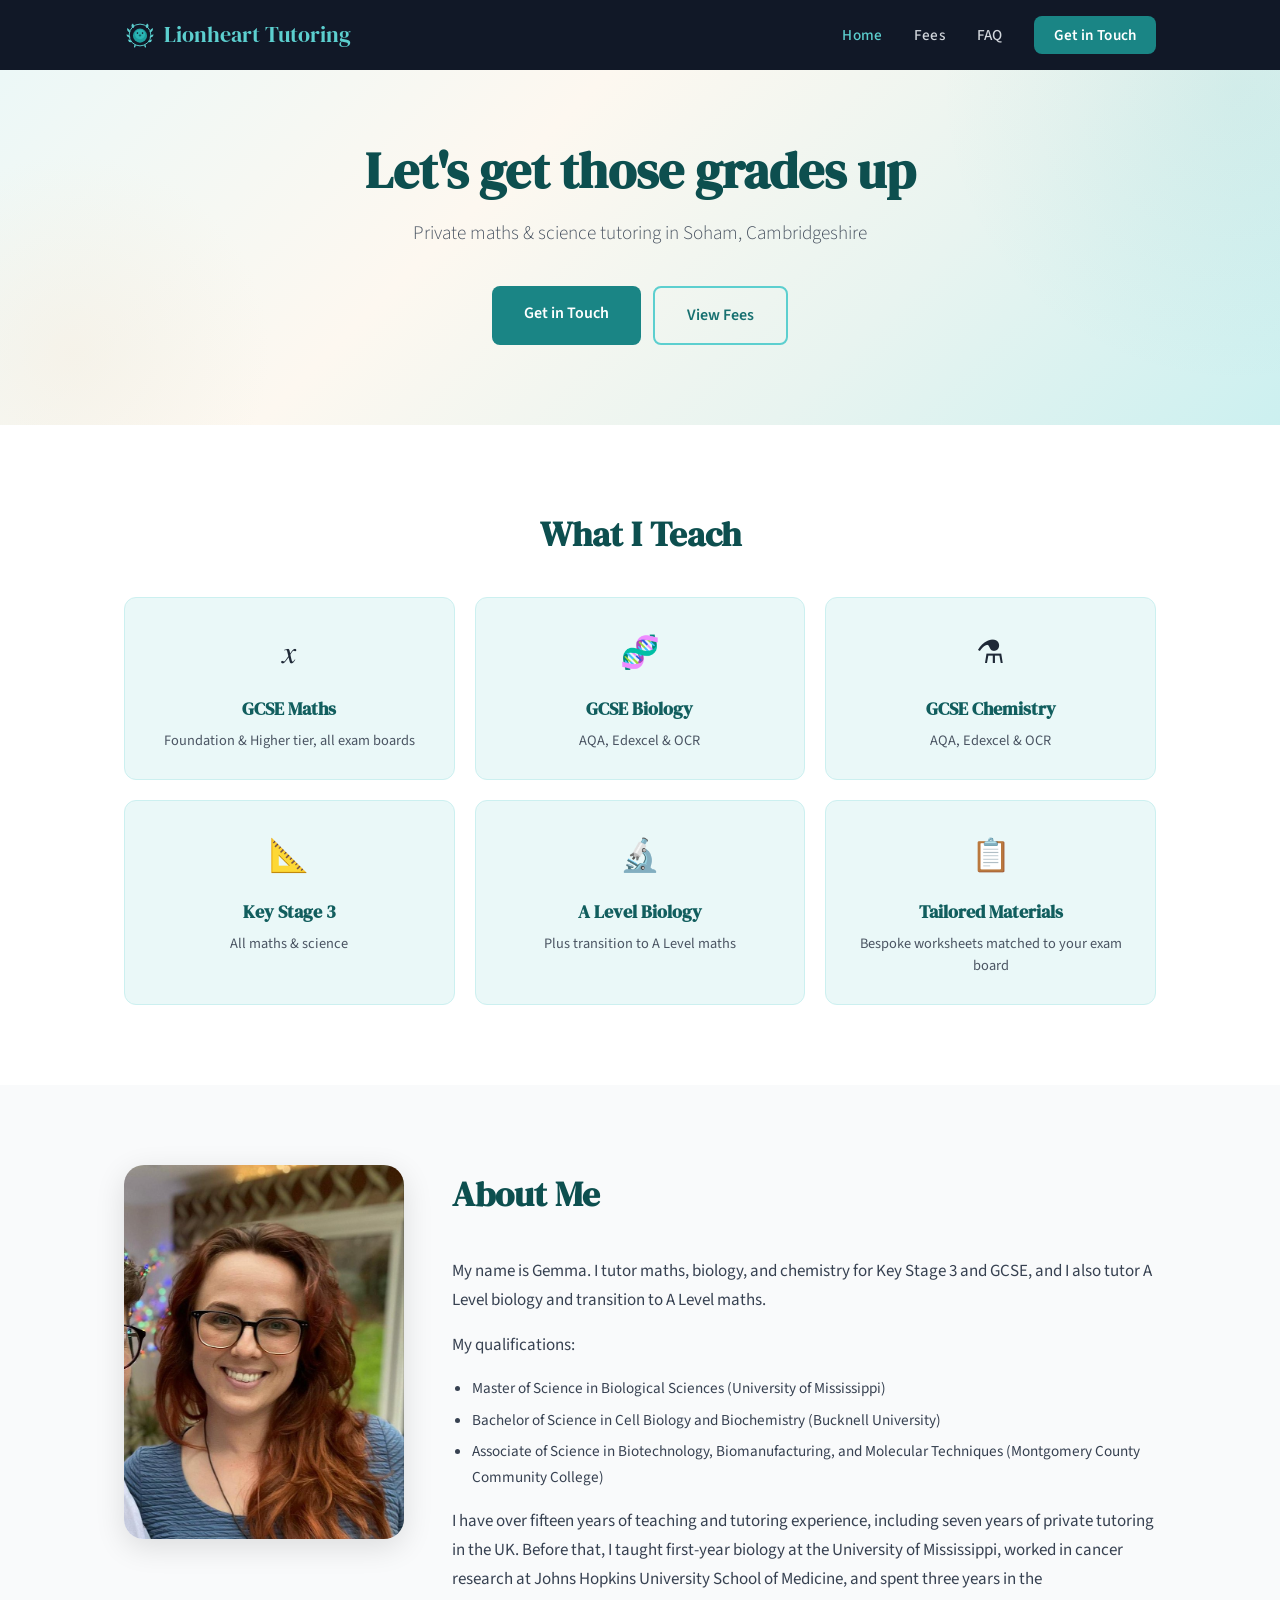
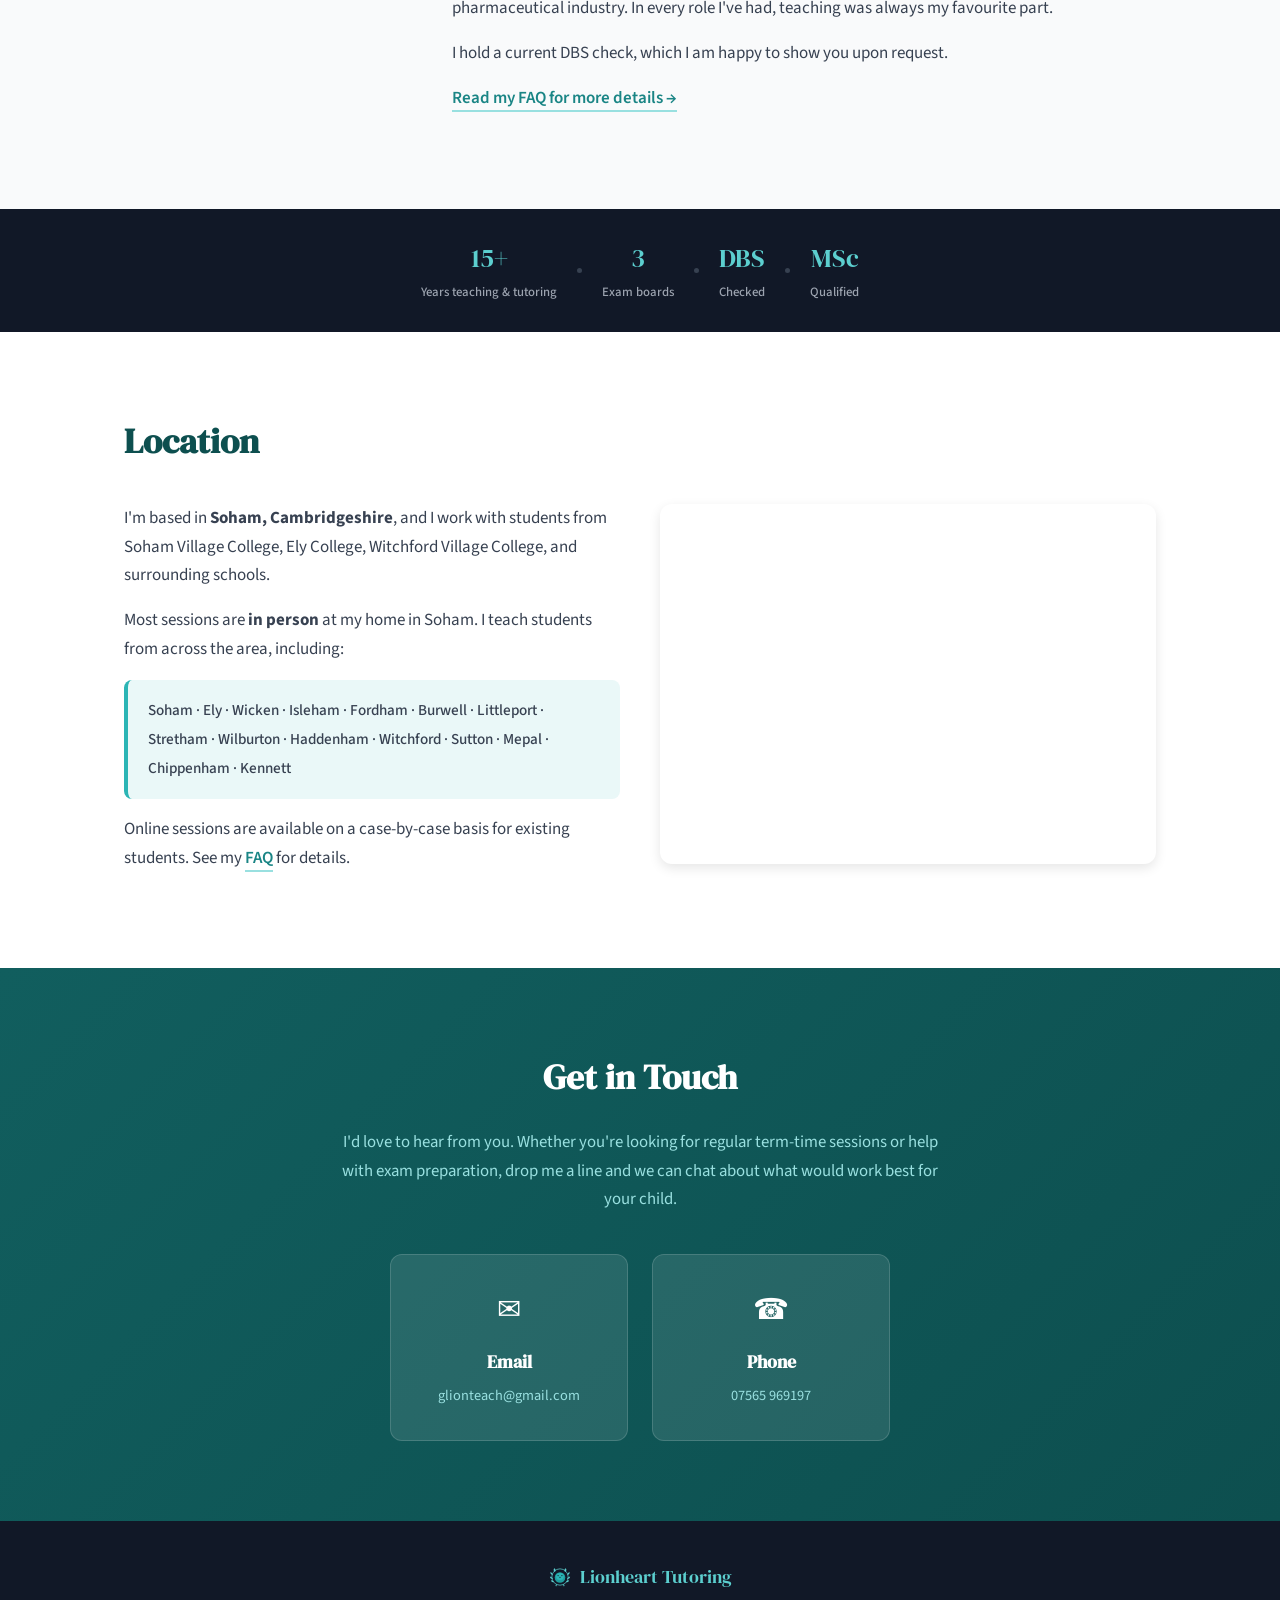
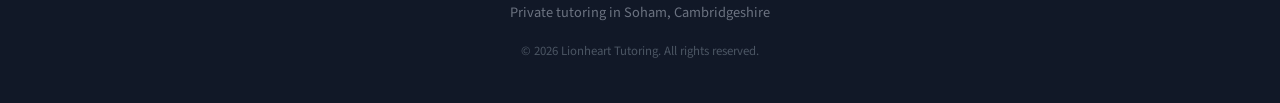
==== index.html @ 0b7ad6c5 "Update index.html" ====
<!DOCTYPE html>
<html lang="en">
<head>
    <meta charset="UTF-8">
    <meta name="viewport" content="width=device-width, initial-scale=1.0">
    <title>Lionheart Tutoring | Private Maths &amp; Science Tutor in Soham, Cambridgeshire</title>
    <meta name="description" content="Private GCSE and KS3 maths, biology, and chemistry tutor based in Soham, Cambridgeshire. In-person tutoring for students at Soham Village College, Ely College, and surrounding schools. A Level biology also available.">
    <meta name="keywords" content="tutor Soham, GCSE maths tutor, science tutor Ely, private tutor Cambridgeshire, maths tutor near me, biology tutor, chemistry tutor, KS3 tutor, A level biology tutor, Soham Village College, Ely College">
    <link rel="preconnect" href="https://fonts.googleapis.com">
    <link rel="preconnect" href="https://fonts.gstatic.com" crossorigin>
    <link href="https://fonts.googleapis.com/css2?family=DM+Serif+Display&family=Source+Sans+3:wght@300;400;500;600&display=swap" rel="stylesheet">
    <link rel="icon" type="image/svg+xml" href="lion-icon.svg">
    <link rel="stylesheet" href="styles.css">
</head>
<body>

<nav class="nav nav-dark" id="nav">
    <div class="nav-inner">
        <a href="index.html" class="nav-logo">
            <img src="lion-icon.svg" alt="" class="nav-lion"> Lionheart Tutoring
        </a>
        <button class="nav-toggle" id="navToggle" aria-label="Toggle menu">
            <span></span><span></span><span></span>
        </button>
        <ul class="nav-links" id="navLinks">
            <li><a href="index.html" class="active">Home</a></li>
            <li><a href="fees.html">Fees</a></li>
            <li><a href="faq.html">FAQ</a></li>
            <li><a href="#contact" class="nav-cta">Get in Touch</a></li>
        </ul>
    </div>
</nav>

<header class="hero">
    <div class="hero-inner">
        <h1>Let's get those grades up</h1>
        <p class="hero-subtitle">Private maths &amp; science tutoring in Soham, Cambridgeshire</p>
        <div class="hero-btns">
            <a href="#contact" class="btn btn-primary">Get in Touch</a>
            <a href="fees.html" class="btn btn-outline">View Fees</a>
        </div>
    </div>
</header>

<section class="section subjects">
    <div class="container">
        <h2 class="section-title">What I Teach</h2>
        <div class="subjects-grid">
            <div class="subject-card">
                <div class="subject-icon">&#x1D465;</div>
                <h3>GCSE Maths</h3>
                <p>Foundation &amp; Higher tier, all exam boards</p>
            </div>
            <div class="subject-card">
                <div class="subject-icon">&#x1F9EC;</div>
                <h3>GCSE Biology</h3>
                <p>AQA, Edexcel &amp; OCR</p>
            </div>
            <div class="subject-card">
                <div class="subject-icon">&#x2697;</div>
                <h3>GCSE Chemistry</h3>
                <p>AQA, Edexcel &amp; OCR</p>
            </div>
            <div class="subject-card">
                <div class="subject-icon">&#x1F4D0;</div>
                <h3>Key Stage 3</h3>
                <p>All maths &amp; science</p>
            </div>
            <div class="subject-card">
                <div class="subject-icon">&#x1F52C;</div>
                <h3>A Level Biology</h3>
                <p>Plus transition to A Level maths</p>
            </div>
            <div class="subject-card">
                <div class="subject-icon">&#x1F4CB;</div>
                <h3>Tailored Materials</h3>
                <p>Bespoke worksheets matched to your exam board</p>
            </div>
        </div>
    </div>
</section>

<section class="section about" id="about">
    <div class="container">
        <div class="about-grid">
            <div class="about-image">
                <img src="gemma-photo.png" alt="Gemma, private tutor at Lionheart Tutoring" loading="lazy">
            </div>
            <div class="about-text">
                <h2 class="section-title">About Me</h2>
                <p>My name is Gemma. I tutor maths, biology, and chemistry for Key Stage 3 and GCSE, and I also tutor A Level biology and transition to A Level maths.</p>
                <p>My qualifications:</p>
                <ul>
                    <li>Master of Science in Biological Sciences (University of Mississippi)</li>
                    <li>Bachelor of Science in Cell Biology and Biochemistry (Bucknell University)</li>
                    <li>Associate of Science in Biotechnology, Biomanufacturing, and Molecular Techniques (Montgomery County Community College)</li>
                </ul>
                <p>I have over fifteen years of teaching and tutoring experience, including seven years of private tutoring in the UK. Before that, I taught first-year biology at the University of Mississippi, worked in cancer research at Johns Hopkins University School of Medicine, and spent three years in the pharmaceutical industry. In every role I've had, teaching was always my favourite part.</p>
                <p>I hold a current DBS check, which I am happy to show you upon request.</p>
                <p><a href="faq.html" class="text-link">Read my FAQ for more details &rarr;</a></p>
            </div>
        </div>
    </div>
</section>

<div class="stats-band">
    <div class="stat"><div class="stat-number">15+</div><div class="stat-label">Years teaching &amp; tutoring</div></div>
    <div class="stat-dot"></div>
    <div class="stat"><div class="stat-number">3</div><div class="stat-label">Exam boards</div></div>
    <div class="stat-dot"></div>
    <div class="stat"><div class="stat-number">DBS</div><div class="stat-label">Checked</div></div>
    <div class="stat-dot"></div>
    <div class="stat"><div class="stat-number">MSc</div><div class="stat-label">Qualified</div></div>
</div>

<section class="section location" id="location">
    <div class="container">
        <h2 class="section-title">Location</h2>
        <div class="location-grid">
            <div class="location-text">
                <p>I'm based in <strong>Soham, Cambridgeshire</strong>, and I work with students from Soham Village College, Ely College, Witchford Village College, and surrounding schools.</p>
                <p>Most sessions are <strong>in person</strong> at my home in Soham. I teach students from across the area, including:</p>
                <p class="town-list">Soham &middot; Ely &middot; Wicken &middot; Isleham &middot; Fordham &middot; Burwell &middot; Littleport &middot; Stretham &middot; Wilburton &middot; Haddenham &middot; Witchford &middot; Sutton &middot; Mepal &middot; Chippenham &middot; Kennett</p>
                <p>Online sessions are available on a case-by-case basis for existing students. See my <a href="faq.html" class="text-link">FAQ</a> for details.</p>
            </div>
            <div class="location-map">
                <iframe src="https://www.google.com/maps/embed?pb=!1m18!1m12!1m3!1d4800!2d0.3470!3d52.3265!2m3!1f0!2f0!3f0!3m2!1i1024!2i768!4f13.1!3m3!1m2!1s0x47d80f7e4c4b1a1f%3A0x4263d6a0083fa1a4!2sSoham!5e0!3m2!1sen!2suk!4v1700000000000!5m2!1sen!2suk" width="100%" height="350" style="border:0; border-radius: 12px;" allowfullscreen="" loading="lazy" referrerpolicy="no-referrer-when-downgrade" title="Map showing Soham, Cambridgeshire"></iframe>
            </div>
        </div>
    </div>
</section>

<section class="section contact" id="contact">
    <div class="container">
        <h2 class="section-title">Get in Touch</h2>
        <p class="contact-intro">I'd love to hear from you. Whether you're looking for regular term-time sessions or help with exam preparation, drop me a line and we can chat about what would work best for your child.</p>
        <div class="contact-grid">
            <a href="mailto:glionteach@gmail.com?subject=Interested%20in%20tutoring" class="contact-card">
                <div class="contact-icon">&#x2709;</div>
                <h3>Email</h3>
                <p>glionteach@gmail.com</p>
            </a>
            <a href="tel:07565969197" class="contact-card">
                <div class="contact-icon">&#x260E;</div>
                <h3>Phone</h3>
                <p>07565 969197</p>
            </a>
        </div>
    </div>
</section>

<footer class="footer">
    <div class="container footer-inner">
        <div class="footer-logo">
            <img src="lion-icon.svg" alt="" class="footer-lion"> Lionheart Tutoring
        </div>
        <p class="footer-text">Private tutoring in Soham, Cambridgeshire</p>
        <p class="footer-copy">&copy; 2026 Lionheart Tutoring. All rights reserved.</p>
    </div>
</footer>

<script>
const navToggle = document.getElementById('navToggle');
const navLinks = document.getElementById('navLinks');
const nav = document.getElementById('nav');

navToggle.addEventListener('click', () => {
    navLinks.classList.toggle('open');
    navToggle.classList.toggle('open');
});

navLinks.querySelectorAll('a').forEach(link => {
    link.addEventListener('click', () => {
        navLinks.classList.remove('open');
        navToggle.classList.remove('open');
    });
});

window.addEventListener('scroll', () => {
    nav.classList.toggle('scrolled', window.scrollY > 60);
});

document.querySelectorAll('a[href^="#"]').forEach(anchor => {
    anchor.addEventListener('click', function (e) {
        e.preventDefault();
        const target = document.querySelector(this.getAttribute('href'));
        if (target) target.scrollIntoView({ behavior: 'smooth', block: 'start' });
    });
});
</script>

</body>
</html>
---- styles.css ----
/* ========================================
   Lionheart Tutoring — Stylesheet
   Teal + navy palette, warm & inviting
   ======================================== */

:root {
    --teal-900: #0d4f4f;
    --teal-800: #115e5e;
    --teal-700: #177070;
    --teal-600: #1a8585;
    --teal-500: #1e9e9e;
    --teal-400: #2bb5b5;
    --teal-300: #5ccfcf;
    --teal-200: #99e0e0;
    --teal-100: #ccf0f0;
    --teal-50:  #eaf8f8;
    --navy-900: #111827;
    --navy-800: #1f2937;
    --navy-700: #374151;
    --warm-100: #fdf8f0;
    --white: #ffffff;
    --grey-50: #f9fafb;
    --grey-100: #f3f4f6;
    --grey-200: #e5e7eb;
    --grey-500: #6b7280;
    --grey-600: #4b5563;
    --grey-700: #374151;
    --grey-800: #1f2937;
    --grey-900: #111827;
    --font-display: 'DM Serif Display', Georgia, serif;
    --font-body: 'Source Sans 3', 'Segoe UI', sans-serif;
    --shadow-sm: 0 1px 3px rgba(0,0,0,0.08);
    --shadow-md: 0 4px 12px rgba(0,0,0,0.1);
    --shadow-lg: 0 8px 30px rgba(0,0,0,0.12);
    --radius-sm: 8px;
    --radius-md: 12px;
    --radius-lg: 20px;
}

*, *::before, *::after { box-sizing: border-box; margin: 0; padding: 0; }
html { scroll-behavior: smooth; scroll-padding-top: 80px; }
body { font-family: var(--font-body); font-size: 17px; line-height: 1.7; color: var(--grey-800); background: var(--white); -webkit-font-smoothing: antialiased; }
img { max-width: 100%; height: auto; display: block; }
a { color: var(--teal-700); text-decoration: none; transition: color 0.2s ease; }
a:hover { color: var(--teal-500); }
ul { list-style: none; }
.container { max-width: 1080px; margin: 0 auto; padding: 0 24px; }

/* --- Navigation (dark navy) --- */
.nav {
    position: fixed; top: 0; left: 0; right: 0; z-index: 1000;
    background: var(--navy-900);
    transition: box-shadow 0.3s ease;
}
.nav.scrolled { box-shadow: var(--shadow-md); }
.nav-inner {
    max-width: 1080px; margin: 0 auto; padding: 0 24px;
    display: flex; justify-content: space-between; align-items: center; height: 70px;
}
.nav-logo {
    font-family: var(--font-display); font-size: 1.35rem; color: var(--teal-300);
    text-decoration: none; display: flex; align-items: center; gap: 8px;
}
.nav-logo:hover { color: var(--teal-200); }
.nav-lion { width: 32px; height: 32px; }
.nav-links { display: flex; align-items: center; gap: 32px; list-style: none; }
.nav-links a {
    font-size: 0.95rem; font-weight: 500; color: #d1d5db;
    text-decoration: none; letter-spacing: 0.01em; transition: color 0.2s ease;
}
.nav-links a:hover, .nav-links a.active { color: var(--teal-300); }
.nav-cta {
    background: var(--teal-600); color: var(--white) !important;
    padding: 8px 20px; border-radius: var(--radius-sm); font-weight: 600 !important;
}
.nav-cta:hover { background: var(--teal-500) !important; color: var(--white) !important; }

/* Mobile nav toggle */
.nav-toggle {
    display: none; background: none; border: none; cursor: pointer;
    width: 30px; height: 24px; position: relative; z-index: 1001;
}
.nav-toggle span {
    display: block; width: 100%; height: 2px; background: #d1d5db;
    border-radius: 2px; position: absolute; left: 0; transition: all 0.3s ease;
}
.nav-toggle span:nth-child(1) { top: 2px; }
.nav-toggle span:nth-child(2) { top: 11px; }
.nav-toggle span:nth-child(3) { top: 20px; }
.nav-toggle.open span:nth-child(1) { top: 11px; transform: rotate(45deg); }
.nav-toggle.open span:nth-child(2) { opacity: 0; }
.nav-toggle.open span:nth-child(3) { top: 11px; transform: rotate(-45deg); }

/* --- Hero --- */
.hero {
    background: linear-gradient(135deg, var(--teal-50) 0%, var(--warm-100) 40%, #e8f4f0 70%, var(--teal-100) 100%);
    padding: 140px 24px 80px; text-align: center; position: relative; overflow: hidden;
}
.hero::before {
    content: ''; position: absolute; top: -50%; right: -20%;
    width: 600px; height: 600px;
    background: radial-gradient(circle, rgba(30,158,158,0.08) 0%, transparent 70%);
    border-radius: 50%;
}
.hero::after {
    content: ''; position: absolute; bottom: -30%; left: -10%;
    width: 400px; height: 400px;
    background: radial-gradient(circle, rgba(245,237,224,0.5) 0%, transparent 70%);
    border-radius: 50%;
}
.hero-inner { max-width: 700px; margin: 0 auto; position: relative; }
.hero h1 { font-family: var(--font-display); font-size: clamp(2.2rem, 5vw, 3.2rem); color: var(--teal-900); line-height: 1.2; margin-bottom: 16px; }
.hero-subtitle { font-size: 1.2rem; color: var(--grey-600); font-weight: 300; margin-bottom: 36px; }
.hero-btns { display: flex; gap: 12px; justify-content: center; flex-wrap: wrap; }

/* --- Buttons --- */
.btn {
    display: inline-block; padding: 14px 32px; border-radius: var(--radius-sm);
    font-family: var(--font-body); font-size: 1rem; font-weight: 600;
    text-decoration: none; transition: all 0.2s ease; cursor: pointer;
}
.btn-primary { background: var(--teal-600); color: var(--white); }
.btn-primary:hover { background: var(--teal-700); color: var(--white); transform: translateY(-1px); box-shadow: var(--shadow-md); }
.btn-outline { background: transparent; color: var(--teal-700); border: 2px solid var(--teal-300); }
.btn-outline:hover { background: var(--teal-50); color: var(--teal-800); border-color: var(--teal-500); }

/* --- Sections --- */
.section { padding: 80px 0; }
.section-title { font-family: var(--font-display); font-size: clamp(1.7rem, 3.5vw, 2.2rem); color: var(--teal-900); margin-bottom: 32px; }

/* --- Subjects --- */
.subjects { background: var(--white); }
.subjects .section-title { text-align: center; }
.subjects-grid { display: grid; grid-template-columns: repeat(3, 1fr); gap: 20px; margin-top: 16px; }
.subject-card {
    background: var(--teal-50); border: 1px solid var(--teal-100);
    border-radius: var(--radius-md); padding: 28px 24px; text-align: center;
    transition: transform 0.2s ease, box-shadow 0.2s ease;
}
.subject-card:hover { transform: translateY(-3px); box-shadow: var(--shadow-md); }
.subject-icon { font-size: 2rem; margin-bottom: 12px; }
.subject-card h3 { font-family: var(--font-display); font-size: 1.15rem; color: var(--teal-800); margin-bottom: 6px; }
.subject-card p { font-size: 0.9rem; color: var(--grey-600); line-height: 1.5; }

/* --- About --- */
.about { background: var(--grey-50); }
.about-grid { display: grid; grid-template-columns: 280px 1fr; gap: 48px; align-items: start; }
.about-image img { border-radius: var(--radius-lg); box-shadow: var(--shadow-lg); width: 100%; aspect-ratio: 3/4; object-fit: cover; object-position: center top; }
.about-text p { margin-bottom: 16px; color: var(--grey-700); }
.about-text ul { margin: 0 0 16px 0; padding-left: 20px; list-style: disc; }
.about-text li { margin-bottom: 6px; color: var(--grey-700); font-size: 0.95rem; }
.text-link { color: var(--teal-600); font-weight: 600; border-bottom: 2px solid var(--teal-200); transition: border-color 0.2s ease; }
.text-link:hover { border-color: var(--teal-500); color: var(--teal-700); }

/* --- Stats Band (navy) --- */
.stats-band {
    background: var(--navy-900); padding: 28px 24px;
    display: flex; align-items: center; justify-content: center; gap: 20px; flex-wrap: wrap;
}
.stat { text-align: center; }
.stat-number { font-family: var(--font-display); font-size: 1.6rem; color: var(--teal-300); }
.stat-label { font-size: 0.8rem; color: #9ca3af; font-weight: 500; margin-top: 2px; }
.stat-dot { width: 5px; height: 5px; border-radius: 50%; background: var(--navy-700); }

/* --- Location --- */
.location { background: var(--white); }
.location-grid { display: grid; grid-template-columns: 1fr 1fr; gap: 40px; align-items: start; }
.location-text p { margin-bottom: 16px; color: var(--grey-700); }
.town-list {
    font-size: 0.95rem; color: var(--teal-800); font-weight: 500; line-height: 1.9;
    padding: 16px 20px; background: var(--teal-50); border-radius: var(--radius-sm);
    border-left: 4px solid var(--teal-400);
}
.location-map { border-radius: var(--radius-md); overflow: hidden; box-shadow: var(--shadow-md); }

/* --- Contact (deep teal) --- */
.contact { background: linear-gradient(135deg, var(--teal-800) 0%, var(--teal-900) 100%); color: var(--white); text-align: center; }
.contact .section-title { color: var(--white); }
.contact-intro { max-width: 600px; margin: -12px auto 40px; color: var(--teal-200); font-size: 1.05rem; }
.contact-grid { display: grid; grid-template-columns: 1fr 1fr; gap: 24px; max-width: 500px; margin: 0 auto; }
.contact-card {
    background: rgba(255,255,255,0.1); border: 1px solid rgba(255,255,255,0.15);
    border-radius: var(--radius-md); padding: 32px 24px; text-decoration: none; color: var(--white);
    transition: background 0.2s ease, transform 0.2s ease;
}
.contact-card:hover { background: rgba(255,255,255,0.18); transform: translateY(-2px); color: var(--white); }
.contact-icon { font-size: 1.8rem; margin-bottom: 12px; }
.contact-card h3 { font-family: var(--font-display); font-size: 1.1rem; margin-bottom: 6px; }
.contact-card p { font-size: 0.9rem; color: var(--teal-200); }

/* --- Footer (navy) --- */
.footer { background: var(--navy-900); color: var(--grey-500); text-align: center; padding: 40px 24px; }
.footer-inner { display: flex; flex-direction: column; align-items: center; gap: 8px; }
.footer-logo {
    font-family: var(--font-display); font-size: 1.15rem; color: var(--teal-300);
    display: flex; align-items: center; gap: 8px;
}
.footer-lion { width: 24px; height: 24px; }
.footer-text { font-size: 0.9rem; color: var(--grey-500); }
.footer-copy { font-size: 0.8rem; color: var(--grey-600); margin-top: 8px; }

/* --- Page Header (FAQ & Fees) --- */
.page-header {
    background: linear-gradient(135deg, var(--teal-50) 0%, var(--warm-100) 50%, var(--teal-100) 100%);
    padding: 120px 24px 50px; text-align: center;
}
.page-header h1 { font-family: var(--font-display); font-size: clamp(2rem, 4vw, 2.6rem); color: var(--teal-900); }
.page-header p { color: var(--grey-600); margin-top: 8px; font-size: 1.1rem; }

/* --- FAQ --- */
.faq-section { padding: 60px 0 80px; }
.faq-item { border-bottom: 1px solid var(--grey-200); padding: 28px 0; }
.faq-item:first-child { border-top: 1px solid var(--grey-200); }
.faq-question {
    font-family: var(--font-display); font-size: 1.15rem; color: var(--teal-800);
    cursor: pointer; display: flex; justify-content: space-between; align-items: center; gap: 16px;
    background: none; border: none; width: 100%; text-align: left; padding: 0; line-height: 1.4;
}
.faq-question::after {
    content: '+'; font-family: var(--font-body); font-size: 1.5rem; font-weight: 300;
    color: var(--teal-400); flex-shrink: 0; transition: transform 0.3s ease;
}
.faq-item.open .faq-question::after { content: '\2212'; }
.faq-answer { max-height: 0; overflow: hidden; transition: max-height 0.4s ease; }
.faq-item.open .faq-answer { max-height: 800px; }
.faq-answer-inner { padding-top: 16px; color: var(--grey-700); line-height: 1.8; }
.faq-answer-inner p { margin-bottom: 12px; }
.faq-answer-inner p:last-child { margin-bottom: 0; }

/* --- Fees --- */
.fees-section { padding: 60px 0 80px; }
.fees-intro { max-width: 700px; margin: 0 auto 40px; text-align: center; color: var(--grey-700); line-height: 1.8; }
.fees-grid { display: grid; grid-template-columns: repeat(3, 1fr); gap: 24px; max-width: 800px; margin: 0 auto 48px; }
.fee-card {
    background: var(--teal-50); border: 2px solid var(--teal-100);
    border-radius: var(--radius-md); padding: 36px 24px; text-align: center;
    transition: transform 0.2s ease, border-color 0.2s ease;
}
.fee-card:hover { transform: translateY(-3px); border-color: var(--teal-300); }
.fee-card.featured { border-color: var(--teal-400); background: linear-gradient(180deg, var(--teal-50) 0%, var(--white) 100%); box-shadow: var(--shadow-md); }
.fee-duration { font-family: var(--font-display); font-size: 1.15rem; color: var(--teal-800); margin-bottom: 12px; }
.fee-price { font-family: var(--font-display); font-size: 2.4rem; color: var(--teal-900); line-height: 1; margin-bottom: 8px; }
.fee-note { font-size: 0.85rem; color: var(--grey-500); }
.fees-details { max-width: 700px; margin: 0 auto; color: var(--grey-700); }
.fees-details p { margin-bottom: 16px; }

/* --- Responsive --- */
@media (max-width: 768px) {
    .nav-toggle { display: block; }
    .nav-links {
        position: fixed; top: 0; right: -100%; width: 280px; height: 100vh;
        background: var(--navy-900); flex-direction: column;
        padding: 100px 32px 32px; gap: 24px; box-shadow: var(--shadow-lg);
        transition: right 0.3s ease;
    }
    .nav-links.open { right: 0; }
    .nav-links a { font-size: 1.1rem; }
    .nav-cta { text-align: center; width: 100%; padding: 12px 20px; }
    .hero { padding: 120px 24px 60px; }
    .hero h1 { font-size: 2rem; }
    .hero-btns { flex-direction: column; align-items: center; }
    .btn { padding: 12px 24px; font-size: 0.95rem; width: 100%; max-width: 280px; text-align: center; }
    .subjects-grid { grid-template-columns: 1fr 1fr; }
    .about-grid { grid-template-columns: 1fr; gap: 32px; }
    .about-image { max-width: 250px; margin: 0 auto; }
    .location-grid { grid-template-columns: 1fr; gap: 32px; }
    .contact-grid { grid-template-columns: 1fr; }
    .fees-grid { grid-template-columns: 1fr; max-width: 320px; }
    .stats-band { gap: 12px; padding: 24px 16px; }
    .stat-number { font-size: 1.3rem; }
    .stat-dot { display: none; }
}

@media (max-width: 480px) {
    .subjects-grid { grid-template-columns: 1fr; }
    body { font-size: 16px; }
    .section { padding: 60px 0; }
}
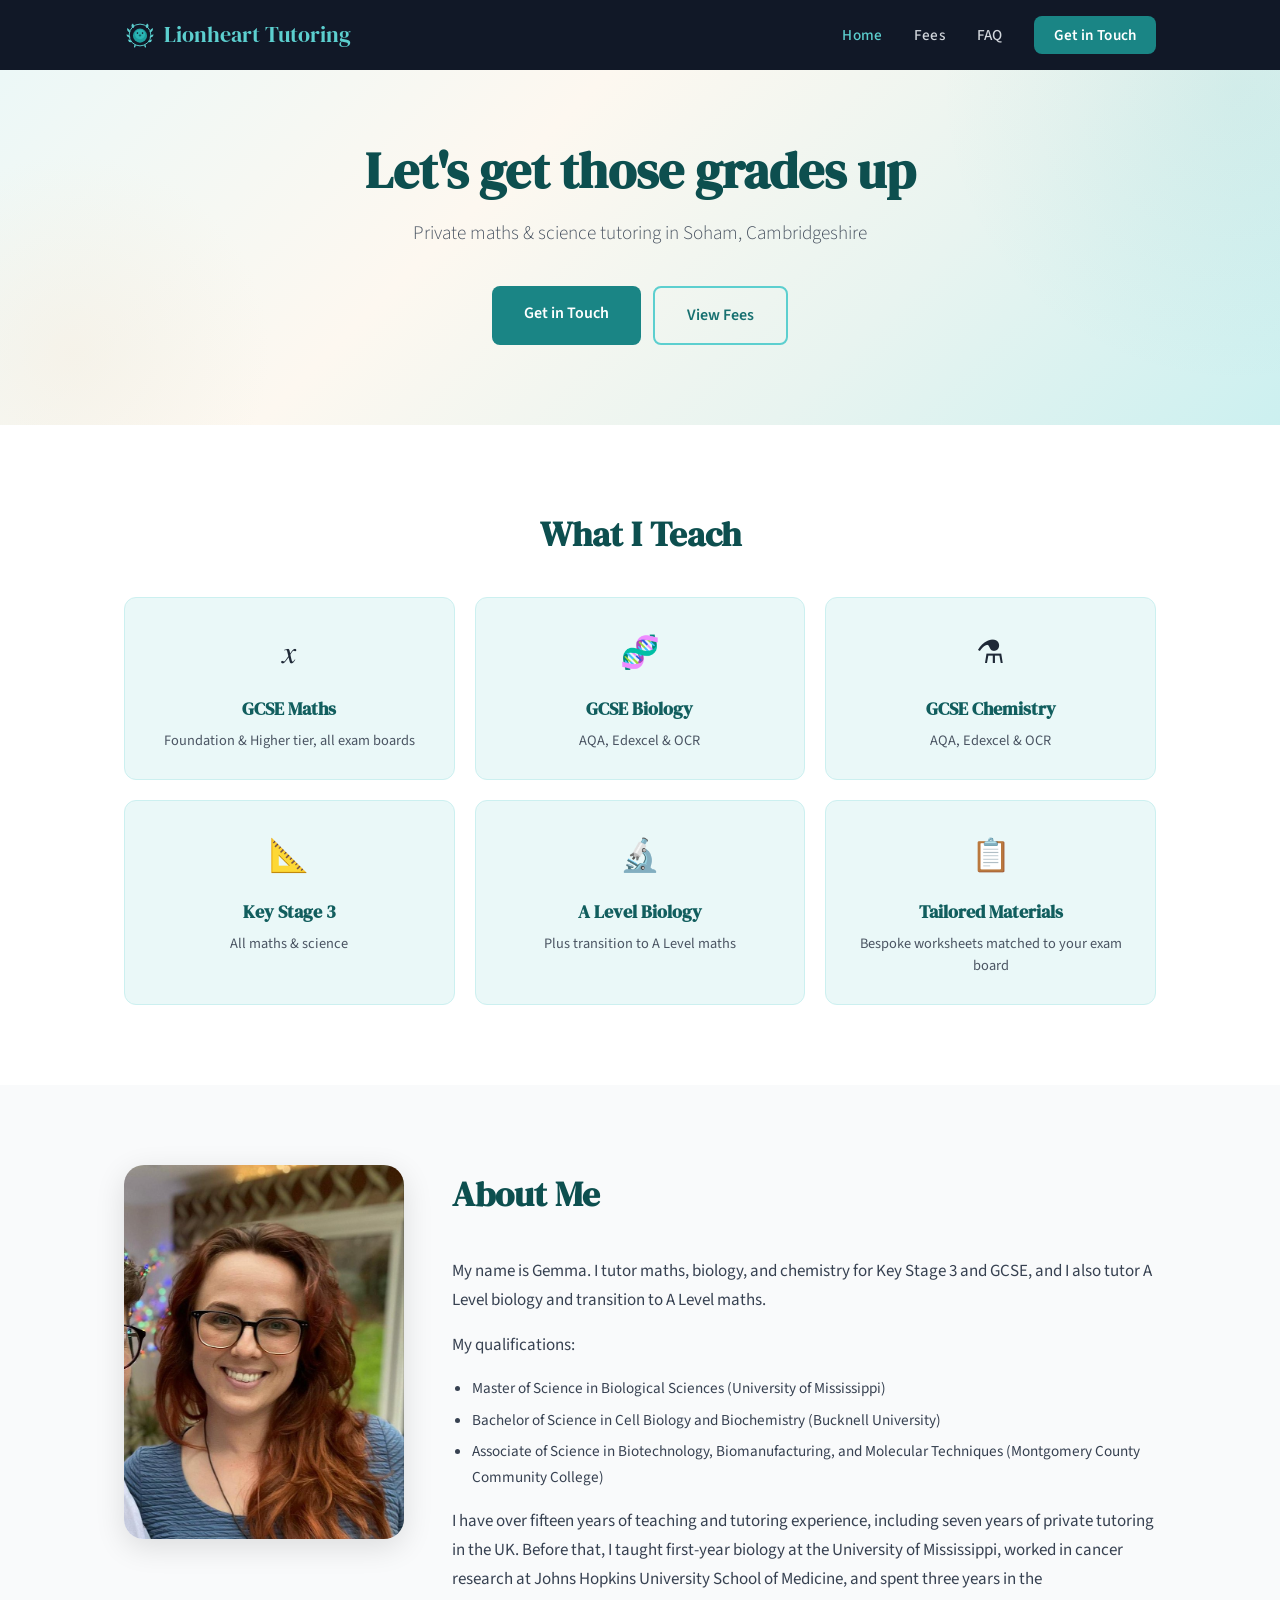
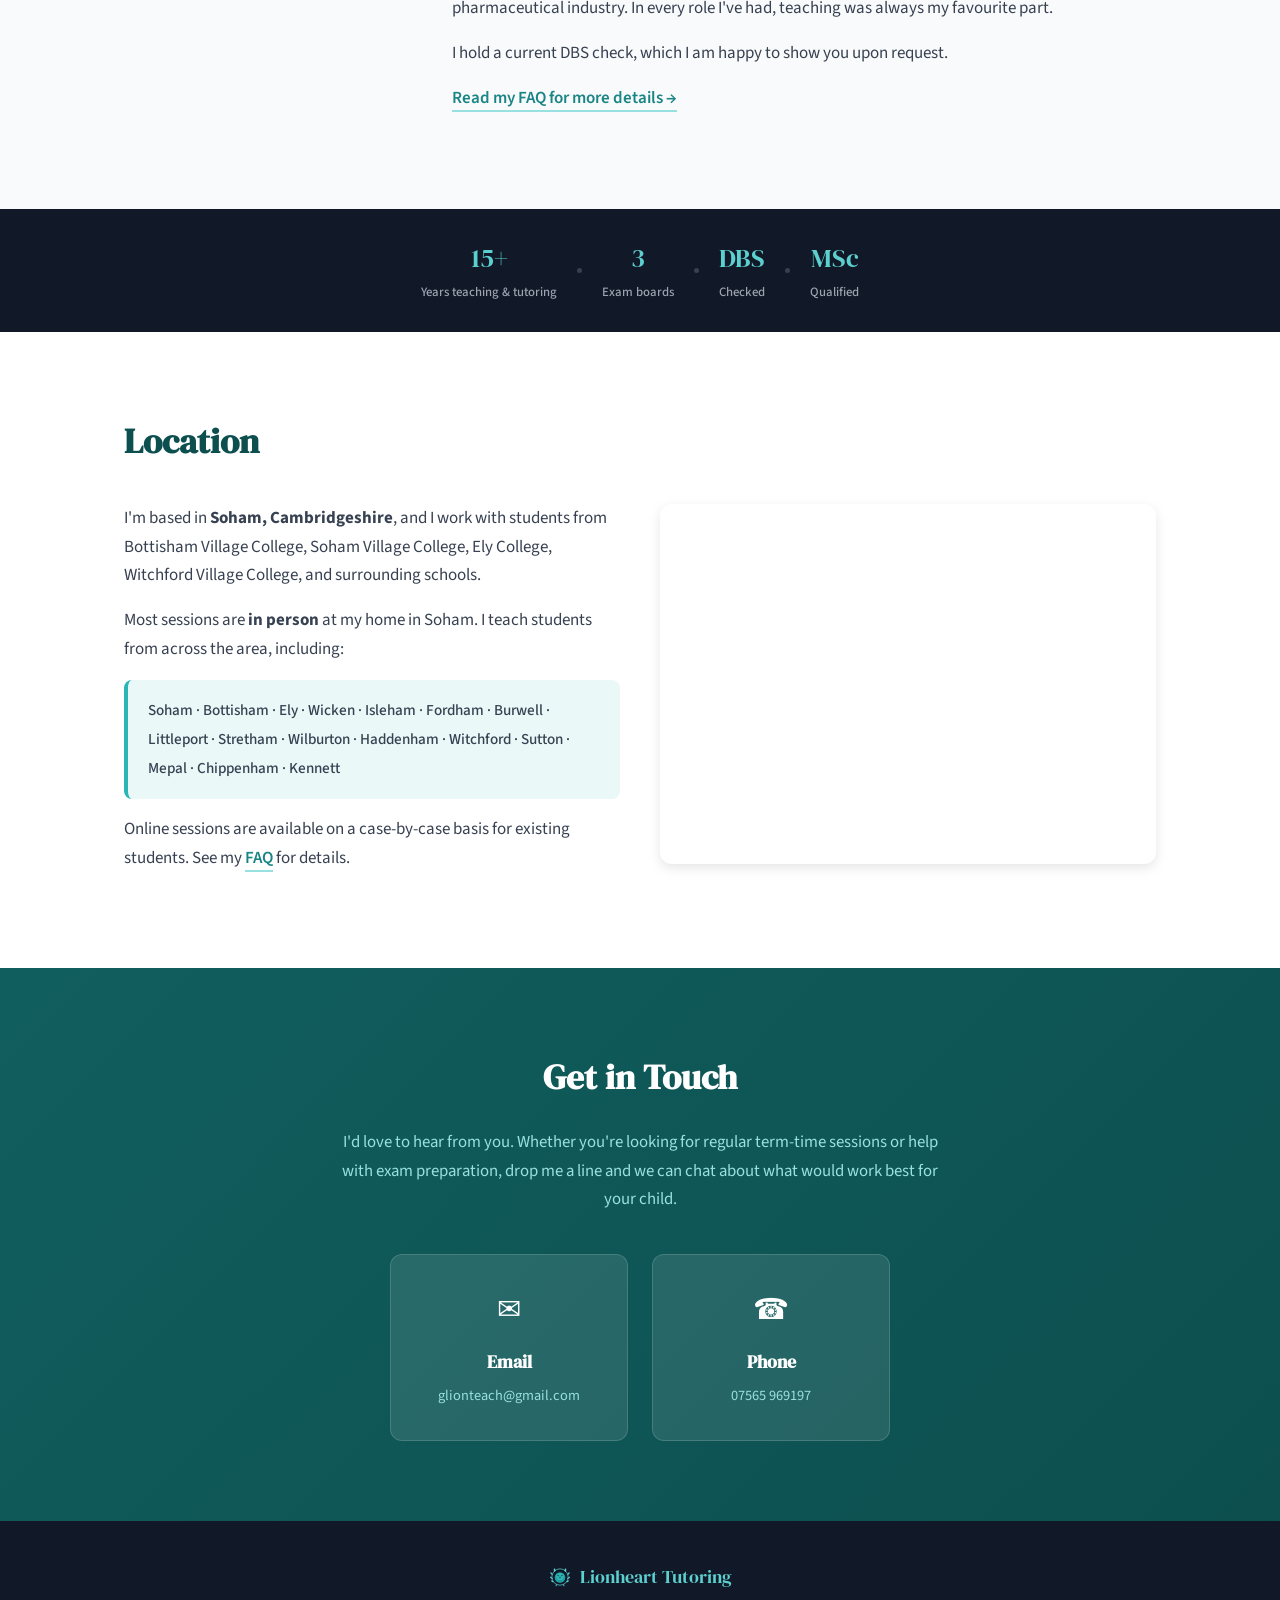
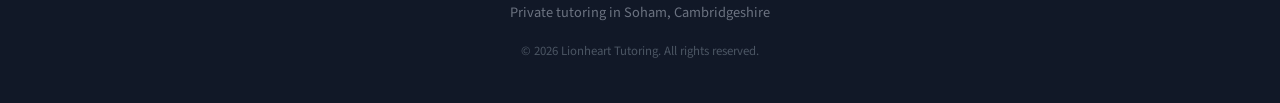
==== commit 20eabbc0: "Add files via upload" ====
--- a/index.html
+++ b/index.html
@@ -4,8 +4,8 @@
     <meta charset="UTF-8">
     <meta name="viewport" content="width=device-width, initial-scale=1.0">
     <title>Lionheart Tutoring | Private Maths &amp; Science Tutor in Soham, Cambridgeshire</title>
-    <meta name="description" content="Private GCSE and KS3 maths, biology, and chemistry tutor based in Soham, Cambridgeshire. In-person tutoring for students at Soham Village College, Ely College, and surrounding schools. A Level biology also available.">
-    <meta name="keywords" content="tutor Soham, GCSE maths tutor, science tutor Ely, private tutor Cambridgeshire, maths tutor near me, biology tutor, chemistry tutor, KS3 tutor, A level biology tutor, Soham Village College, Ely College">
+    <meta name="description" content="Private GCSE and KS3 maths, biology, and chemistry tutor based in Soham, Cambridgeshire. In-person tutoring for students at Bottisham Village College, Soham Village College, Ely College, and surrounding schools. A Level biology also available.">
+    <meta name="keywords" content="tutor Soham, GCSE maths tutor, science tutor Ely, private tutor Cambridgeshire, maths tutor near me, biology tutor, chemistry tutor, KS3 tutor, A level biology tutor, Soham Village College, Ely College, Bottisham Village College, tutor Bottisham">
     <link rel="preconnect" href="https://fonts.googleapis.com">
     <link rel="preconnect" href="https://fonts.gstatic.com" crossorigin>
     <link href="https://fonts.googleapis.com/css2?family=DM+Serif+Display&family=Source+Sans+3:wght@300;400;500;600&display=swap" rel="stylesheet">
@@ -118,13 +118,13 @@
         <h2 class="section-title">Location</h2>
         <div class="location-grid">
             <div class="location-text">
-                <p>I'm based in <strong>Soham, Cambridgeshire</strong>, and I work with students from Soham Village College, Ely College, Witchford Village College, and surrounding schools.</p>
+                <p>I'm based in <strong>Soham, Cambridgeshire</strong>, and I work with students from Bottisham Village College, Soham Village College, Ely College, Witchford Village College, and surrounding schools.</p>
                 <p>Most sessions are <strong>in person</strong> at my home in Soham. I teach students from across the area, including:</p>
-                <p class="town-list">Soham &middot; Ely &middot; Wicken &middot; Isleham &middot; Fordham &middot; Burwell &middot; Littleport &middot; Stretham &middot; Wilburton &middot; Haddenham &middot; Witchford &middot; Sutton &middot; Mepal &middot; Chippenham &middot; Kennett</p>
+                <p class="town-list">Soham &middot; Bottisham &middot; Ely &middot; Wicken &middot; Isleham &middot; Fordham &middot; Burwell &middot; Littleport &middot; Stretham &middot; Wilburton &middot; Haddenham &middot; Witchford &middot; Sutton &middot; Mepal &middot; Chippenham &middot; Kennett</p>
                 <p>Online sessions are available on a case-by-case basis for existing students. See my <a href="faq.html" class="text-link">FAQ</a> for details.</p>
             </div>
             <div class="location-map">
-                <iframe src="https://www.google.com/maps/embed?pb=!1m18!1m12!1m3!1d4800!2d0.3470!3d52.3265!2m3!1f0!2f0!3f0!3m2!1i1024!2i768!4f13.1!3m3!1m2!1s0x47d80f7e4c4b1a1f%3A0x4263d6a0083fa1a4!2sSoham!5e0!3m2!1sen!2suk!4v1700000000000!5m2!1sen!2suk" width="100%" height="350" style="border:0; border-radius: 12px;" allowfullscreen="" loading="lazy" referrerpolicy="no-referrer-when-downgrade" title="Map showing Soham, Cambridgeshire"></iframe>
+                <iframe src="https://www.google.com/maps/embed?pb=!1m18!1m12!1m3!1d38900!2d0.3339!3d52.3352!2m3!1f0!2f0!3f0!3m2!1i1024!2i768!4f13.1!3m3!1m2!1s0x47d80f7e4c4b1a1f%3A0x4263d6a0083fa1a4!2sSoham!5e0!3m2!1sen!2suk!4v1700000000000!5m2!1sen!2suk" width="100%" height="350" style="border:0; border-radius: 12px;" allowfullscreen="" loading="lazy" referrerpolicy="no-referrer-when-downgrade" title="Map showing Soham, Cambridgeshire"></iframe>
             </div>
         </div>
     </div>
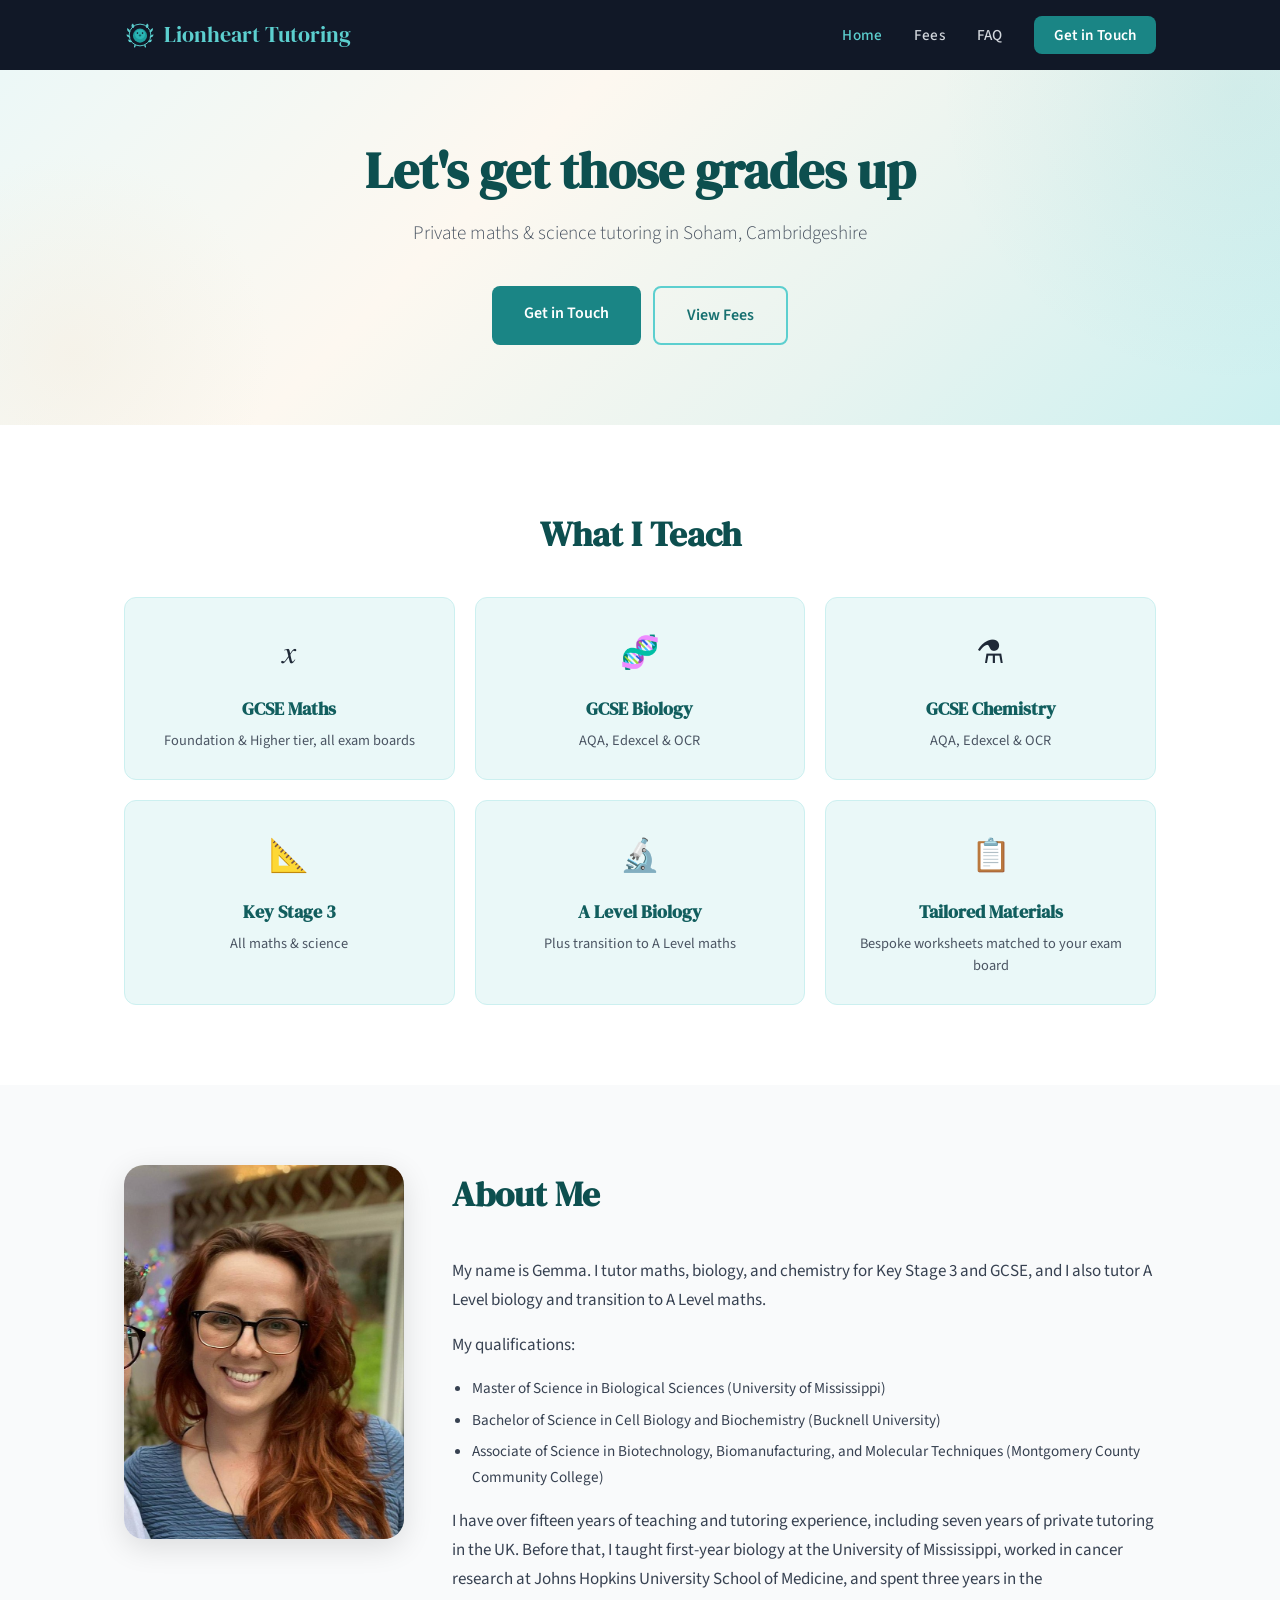
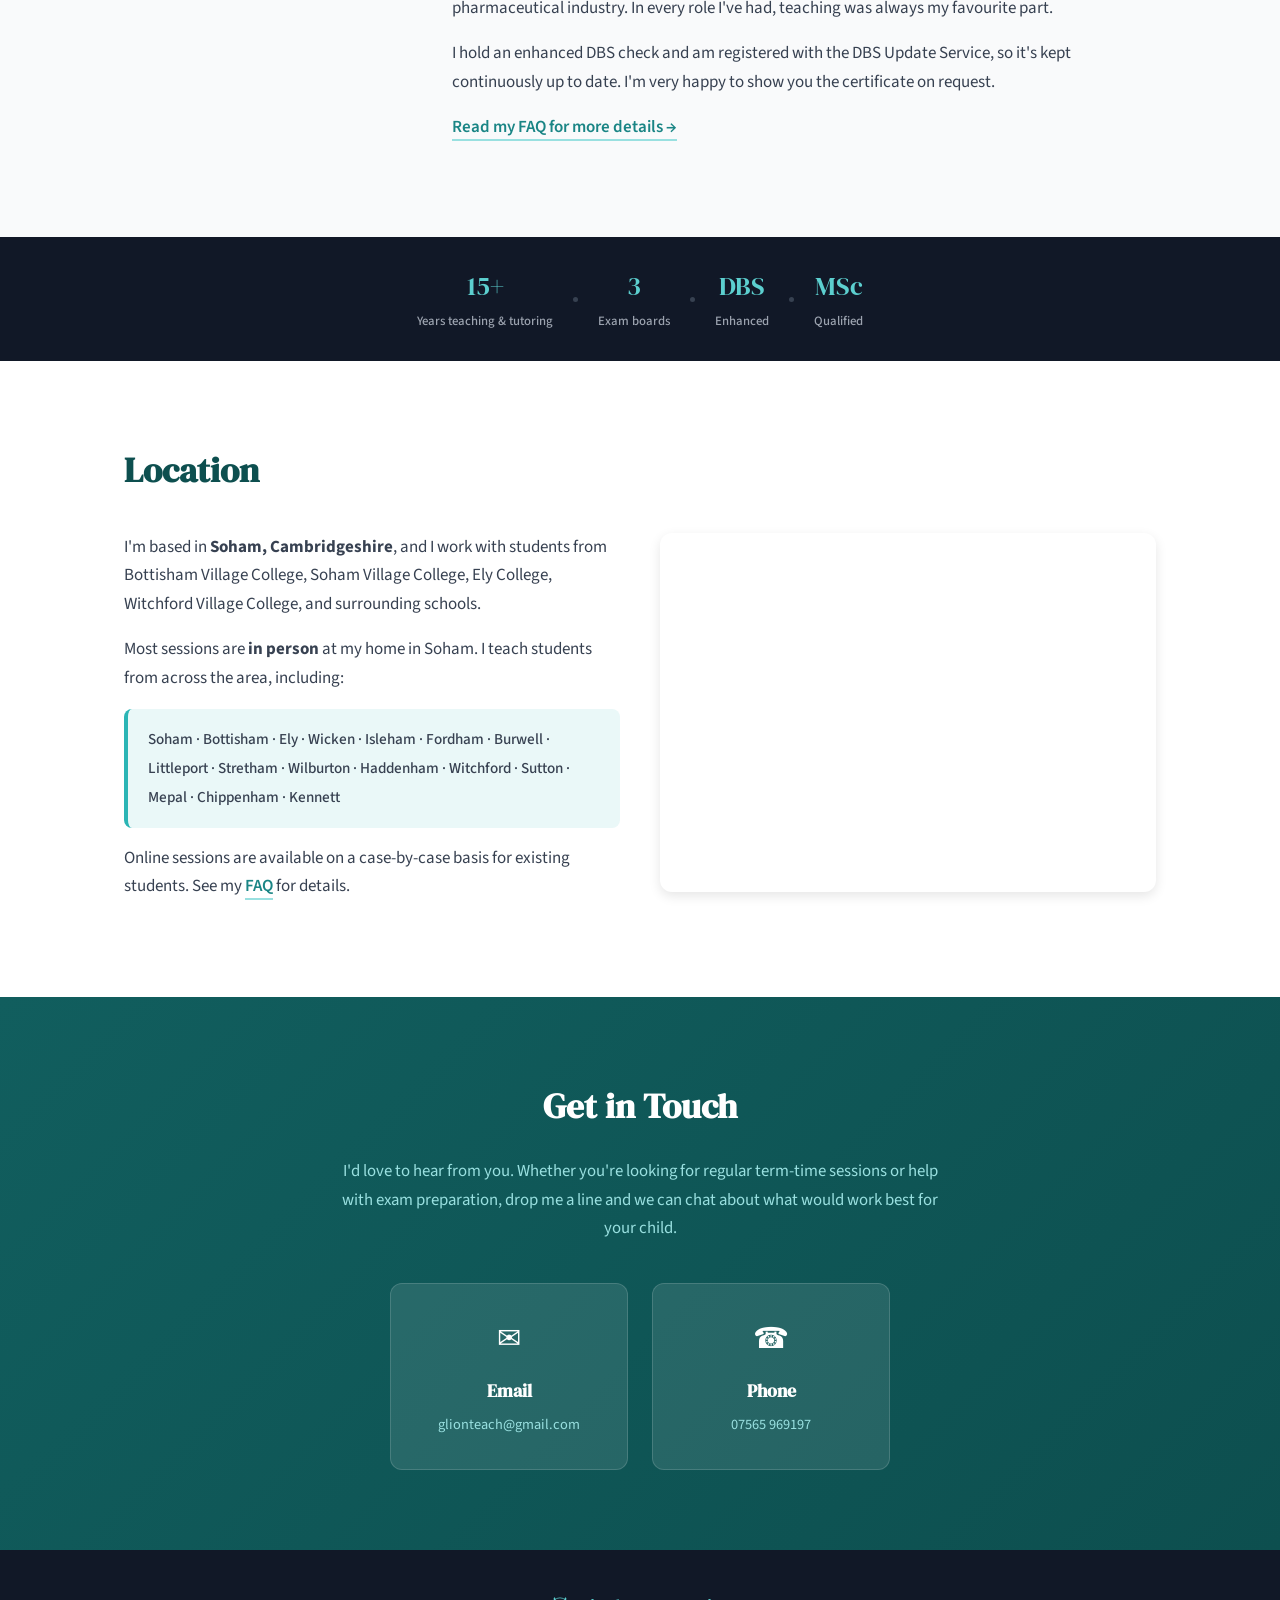
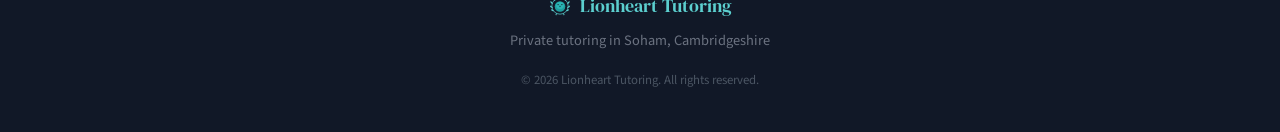
==== commit d0c25ab5: "Update DBS wording: enhanced check + Update Service registration" ====
--- a/index.html
+++ b/index.html
@@ -96,7 +96,7 @@
                     <li>Associate of Science in Biotechnology, Biomanufacturing, and Molecular Techniques (Montgomery County Community College)</li>
                 </ul>
                 <p>I have over fifteen years of teaching and tutoring experience, including seven years of private tutoring in the UK. Before that, I taught first-year biology at the University of Mississippi, worked in cancer research at Johns Hopkins University School of Medicine, and spent three years in the pharmaceutical industry. In every role I've had, teaching was always my favourite part.</p>
-                <p>I hold a current DBS check, which I am happy to show you upon request.</p>
+                <p>I hold an enhanced DBS check and am registered with the DBS Update Service, so it's kept continuously up to date. I'm very happy to show you the certificate on request.</p>
                 <p><a href="faq.html" class="text-link">Read my FAQ for more details &rarr;</a></p>
             </div>
         </div>
@@ -108,7 +108,7 @@
     <div class="stat-dot"></div>
     <div class="stat"><div class="stat-number">3</div><div class="stat-label">Exam boards</div></div>
     <div class="stat-dot"></div>
-    <div class="stat"><div class="stat-number">DBS</div><div class="stat-label">Checked</div></div>
+    <div class="stat"><div class="stat-number">DBS</div><div class="stat-label">Enhanced</div></div>
     <div class="stat-dot"></div>
     <div class="stat"><div class="stat-number">MSc</div><div class="stat-label">Qualified</div></div>
 </div>
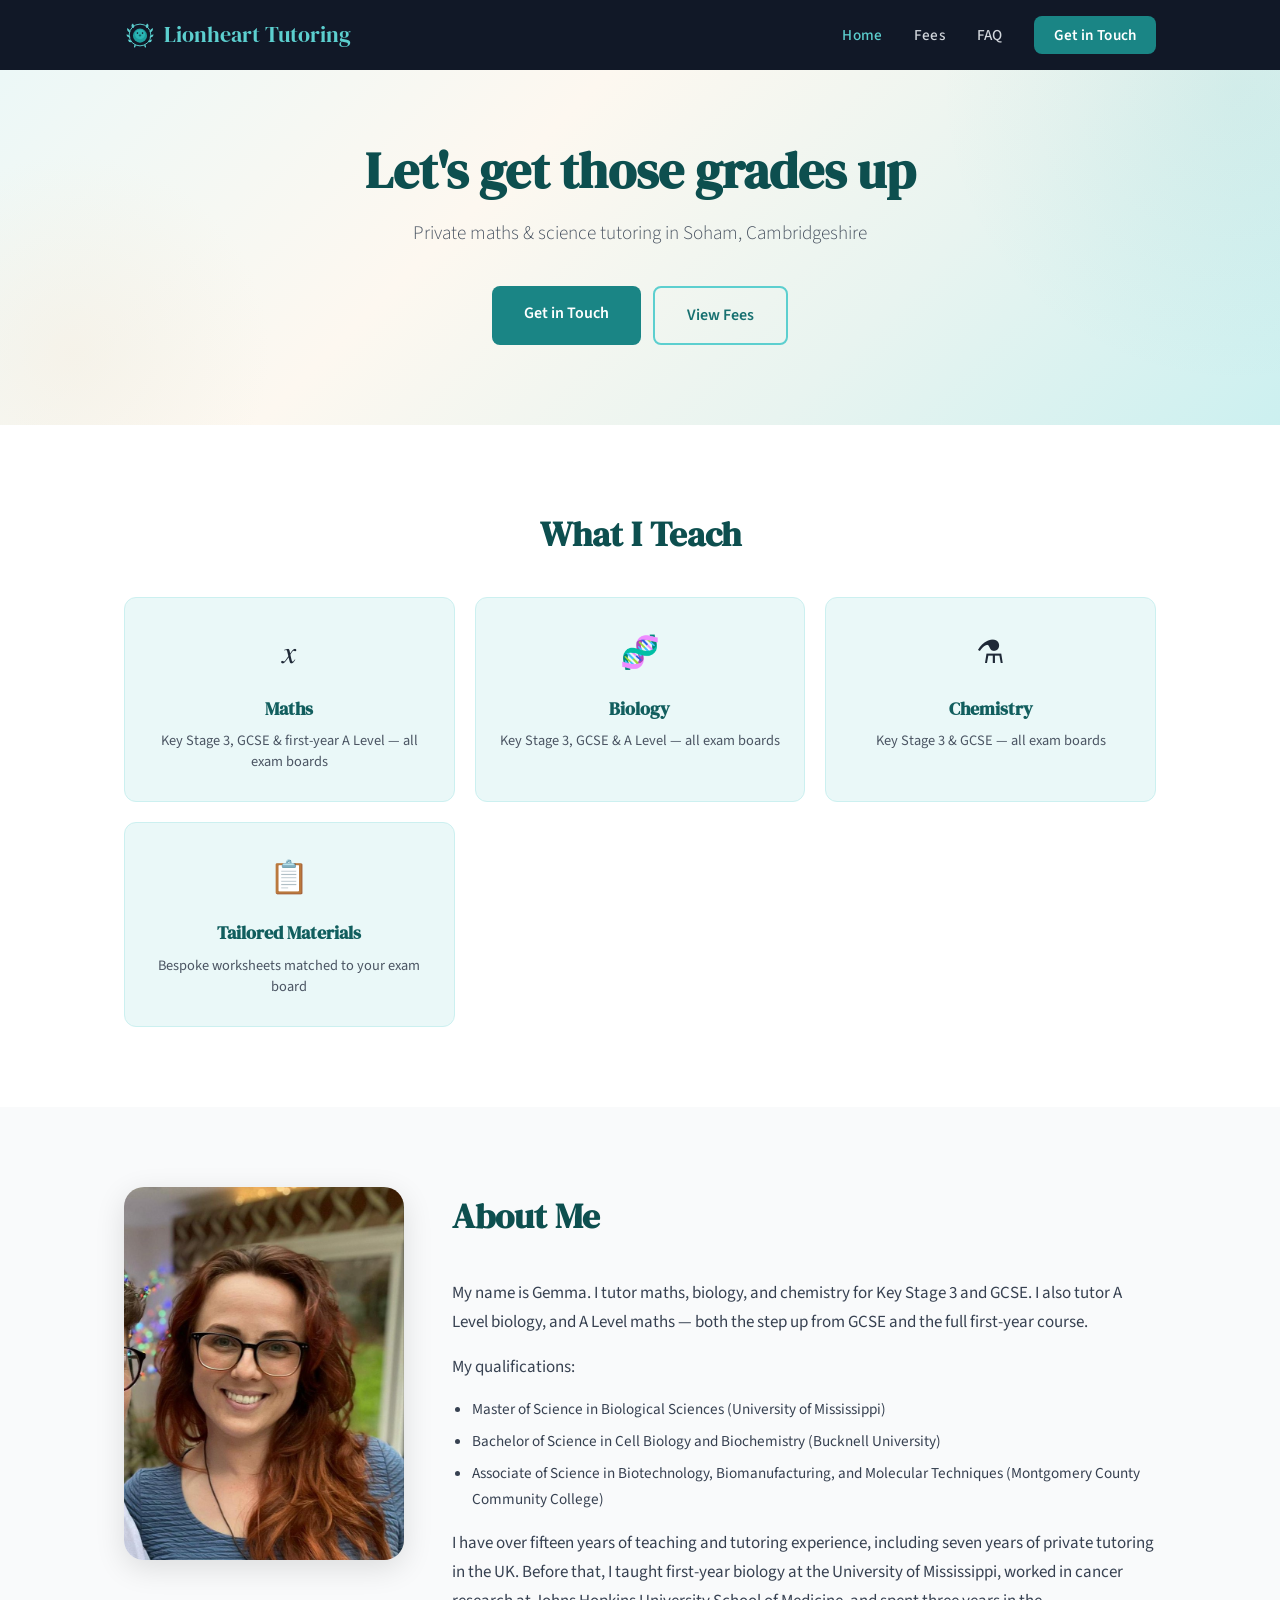
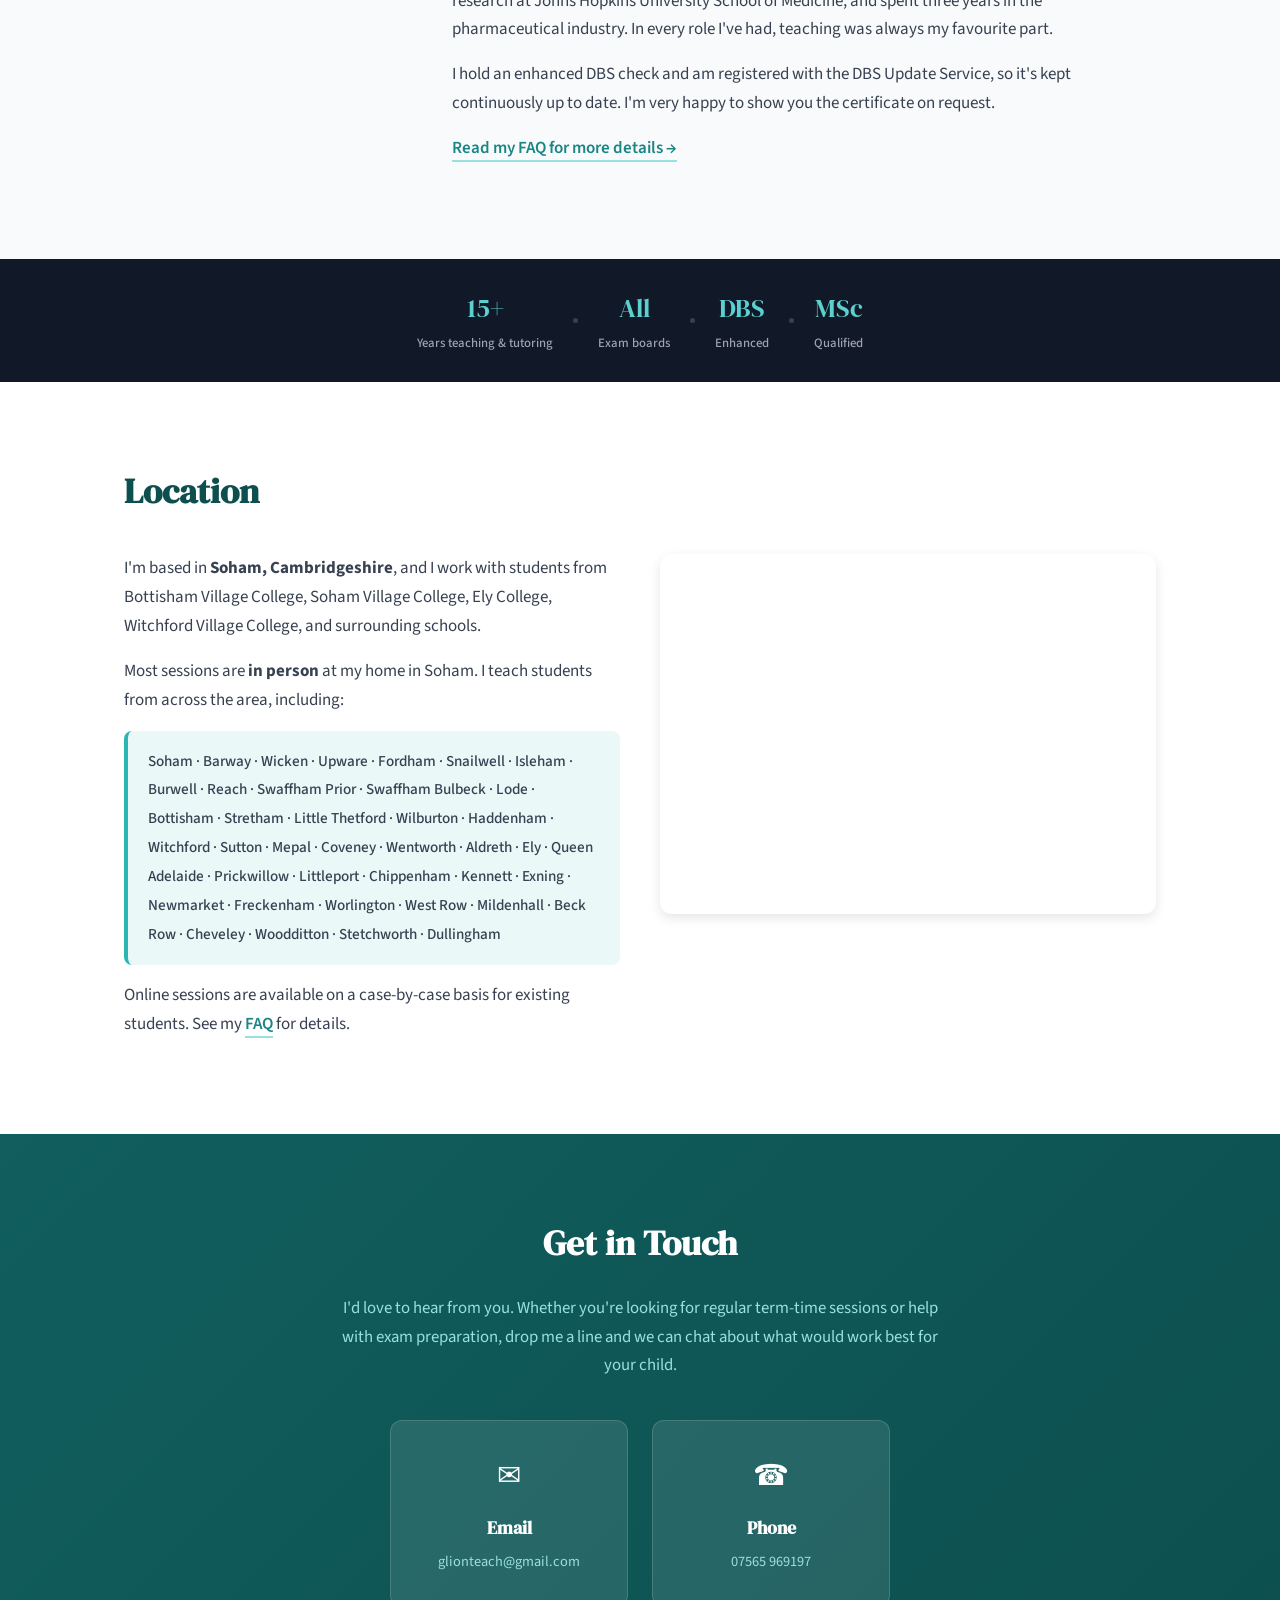
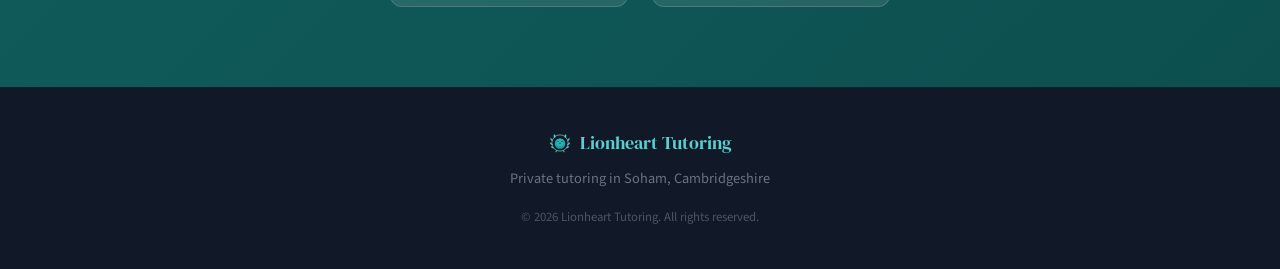
==== commit 378702d2: "Restructure subjects by level, drop exam-board count, expand catchment list, recentre map, reframe f" ====
--- a/index.html
+++ b/index.html
@@ -48,28 +48,18 @@
         <div class="subjects-grid">
             <div class="subject-card">
                 <div class="subject-icon">&#x1D465;</div>
-                <h3>GCSE Maths</h3>
-                <p>Foundation &amp; Higher tier, all exam boards</p>
+                <h3>Maths</h3>
+                <p>Key Stage 3, GCSE &amp; first-year A Level &mdash; all exam boards</p>
             </div>
             <div class="subject-card">
                 <div class="subject-icon">&#x1F9EC;</div>
-                <h3>GCSE Biology</h3>
-                <p>AQA, Edexcel &amp; OCR</p>
+                <h3>Biology</h3>
+                <p>Key Stage 3, GCSE &amp; A Level &mdash; all exam boards</p>
             </div>
             <div class="subject-card">
                 <div class="subject-icon">&#x2697;</div>
-                <h3>GCSE Chemistry</h3>
-                <p>AQA, Edexcel &amp; OCR</p>
-            </div>
-            <div class="subject-card">
-                <div class="subject-icon">&#x1F4D0;</div>
-                <h3>Key Stage 3</h3>
-                <p>All maths &amp; science</p>
-            </div>
-            <div class="subject-card">
-                <div class="subject-icon">&#x1F52C;</div>
-                <h3>A Level Biology</h3>
-                <p>Plus transition to A Level maths</p>
+                <h3>Chemistry</h3>
+                <p>Key Stage 3 &amp; GCSE &mdash; all exam boards</p>
             </div>
             <div class="subject-card">
                 <div class="subject-icon">&#x1F4CB;</div>
@@ -88,7 +78,7 @@
             </div>
             <div class="about-text">
                 <h2 class="section-title">About Me</h2>
-                <p>My name is Gemma. I tutor maths, biology, and chemistry for Key Stage 3 and GCSE, and I also tutor A Level biology and transition to A Level maths.</p>
+                <p>My name is Gemma. I tutor maths, biology, and chemistry for Key Stage 3 and GCSE. I also tutor A Level biology, and A Level maths &mdash; both the step up from GCSE and the full first-year course.</p>
                 <p>My qualifications:</p>
                 <ul>
                     <li>Master of Science in Biological Sciences (University of Mississippi)</li>
@@ -106,7 +96,7 @@
 <div class="stats-band">
     <div class="stat"><div class="stat-number">15+</div><div class="stat-label">Years teaching &amp; tutoring</div></div>
     <div class="stat-dot"></div>
-    <div class="stat"><div class="stat-number">3</div><div class="stat-label">Exam boards</div></div>
+    <div class="stat"><div class="stat-number">All</div><div class="stat-label">Exam boards</div></div>
     <div class="stat-dot"></div>
     <div class="stat"><div class="stat-number">DBS</div><div class="stat-label">Enhanced</div></div>
     <div class="stat-dot"></div>
@@ -120,11 +110,11 @@
             <div class="location-text">
                 <p>I'm based in <strong>Soham, Cambridgeshire</strong>, and I work with students from Bottisham Village College, Soham Village College, Ely College, Witchford Village College, and surrounding schools.</p>
                 <p>Most sessions are <strong>in person</strong> at my home in Soham. I teach students from across the area, including:</p>
-                <p class="town-list">Soham &middot; Bottisham &middot; Ely &middot; Wicken &middot; Isleham &middot; Fordham &middot; Burwell &middot; Littleport &middot; Stretham &middot; Wilburton &middot; Haddenham &middot; Witchford &middot; Sutton &middot; Mepal &middot; Chippenham &middot; Kennett</p>
+                <p class="town-list">Soham &middot; Barway &middot; Wicken &middot; Upware &middot; Fordham &middot; Snailwell &middot; Isleham &middot; Burwell &middot; Reach &middot; Swaffham Prior &middot; Swaffham Bulbeck &middot; Lode &middot; Bottisham &middot; Stretham &middot; Little Thetford &middot; Wilburton &middot; Haddenham &middot; Witchford &middot; Sutton &middot; Mepal &middot; Coveney &middot; Wentworth &middot; Aldreth &middot; Ely &middot; Queen Adelaide &middot; Prickwillow &middot; Littleport &middot; Chippenham &middot; Kennett &middot; Exning &middot; Newmarket &middot; Freckenham &middot; Worlington &middot; West Row &middot; Mildenhall &middot; Beck Row &middot; Cheveley &middot; Woodditton &middot; Stetchworth &middot; Dullingham</p>
                 <p>Online sessions are available on a case-by-case basis for existing students. See my <a href="faq.html" class="text-link">FAQ</a> for details.</p>
             </div>
             <div class="location-map">
-                <iframe src="https://www.google.com/maps/embed?pb=!1m18!1m12!1m3!1d38900!2d0.3339!3d52.3352!2m3!1f0!2f0!3f0!3m2!1i1024!2i768!4f13.1!3m3!1m2!1s0x47d80f7e4c4b1a1f%3A0x4263d6a0083fa1a4!2sSoham!5e0!3m2!1sen!2suk!4v1700000000000!5m2!1sen!2suk" width="100%" height="350" style="border:0; border-radius: 12px;" allowfullscreen="" loading="lazy" referrerpolicy="no-referrer-when-downgrade" title="Map showing Soham, Cambridgeshire"></iframe>
+                <iframe src="https://www.google.com/maps?q=Downfields,Soham,Cambridgeshire&z=14&output=embed" width="100%" height="350" style="border:0; border-radius: 12px;" allowfullscreen="" loading="lazy" referrerpolicy="no-referrer-when-downgrade" title="Map showing Downfields, Soham, Cambridgeshire"></iframe>
             </div>
         </div>
     </div>
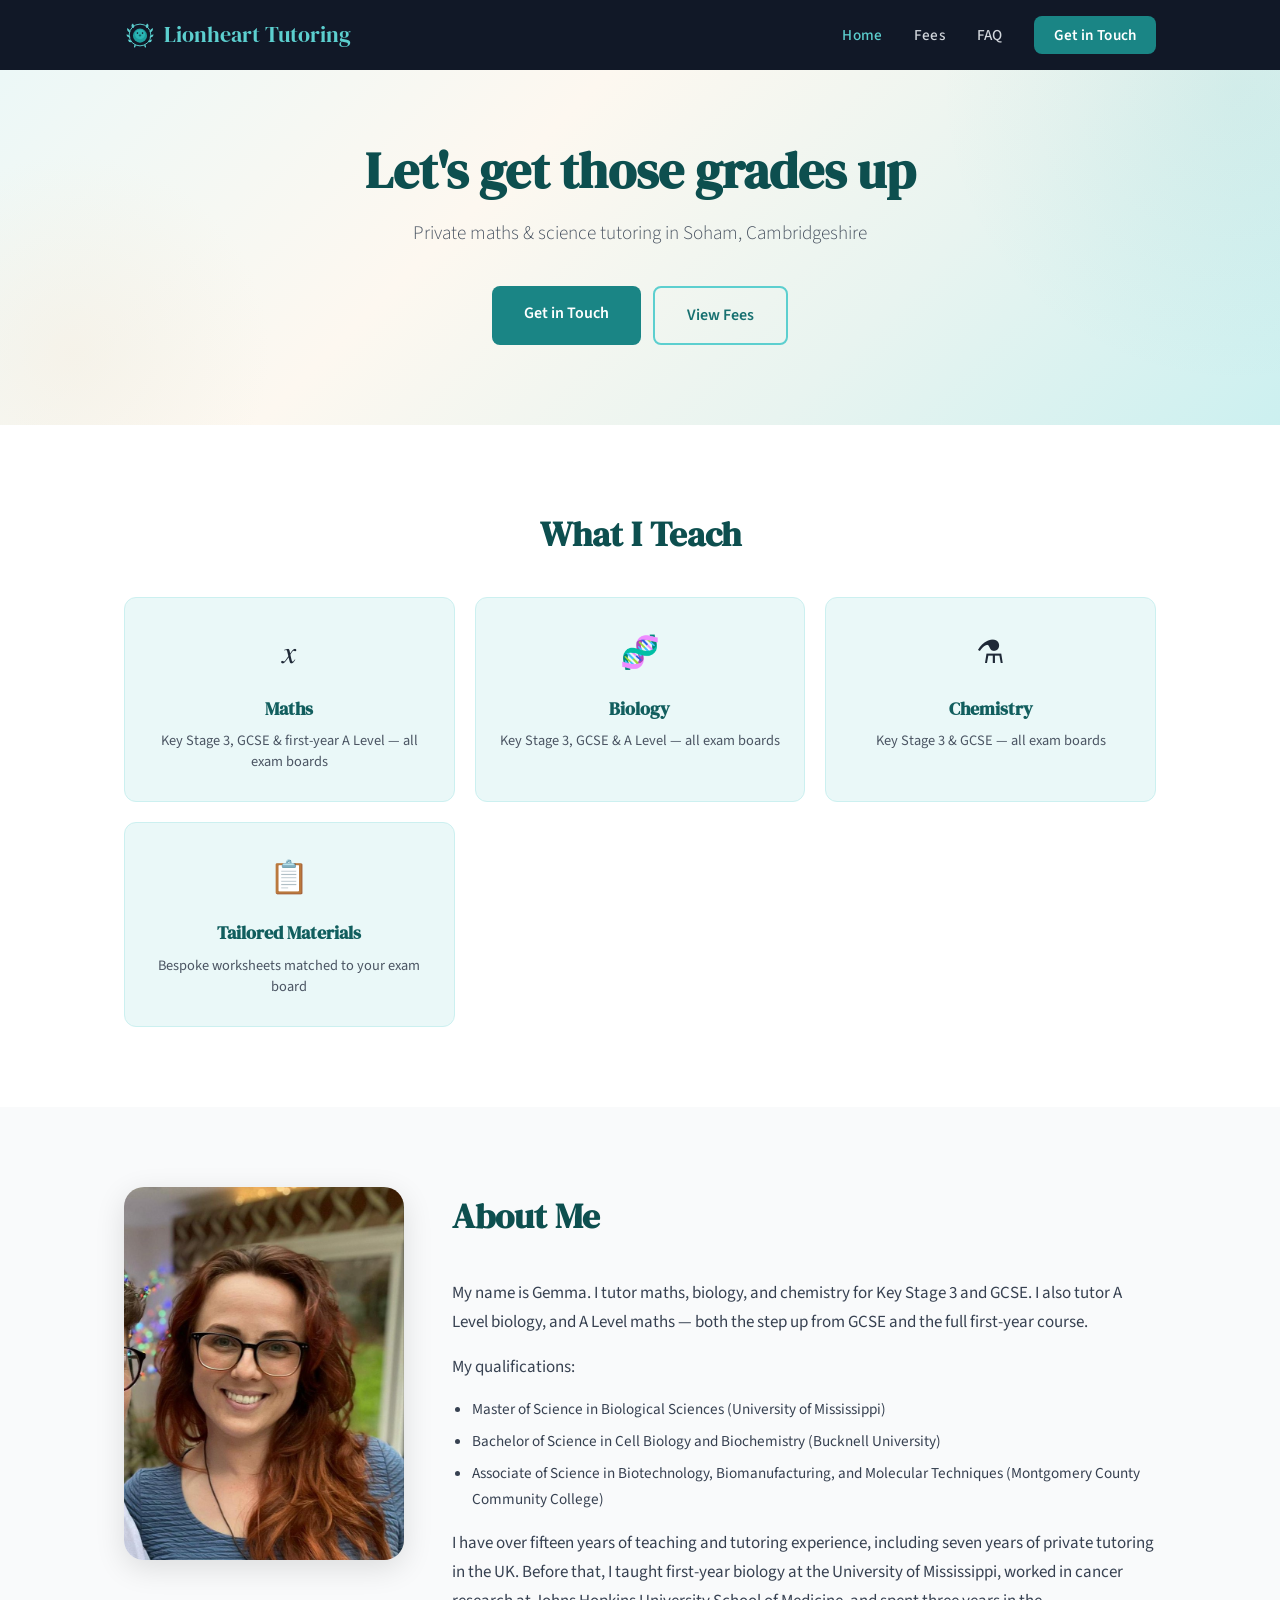
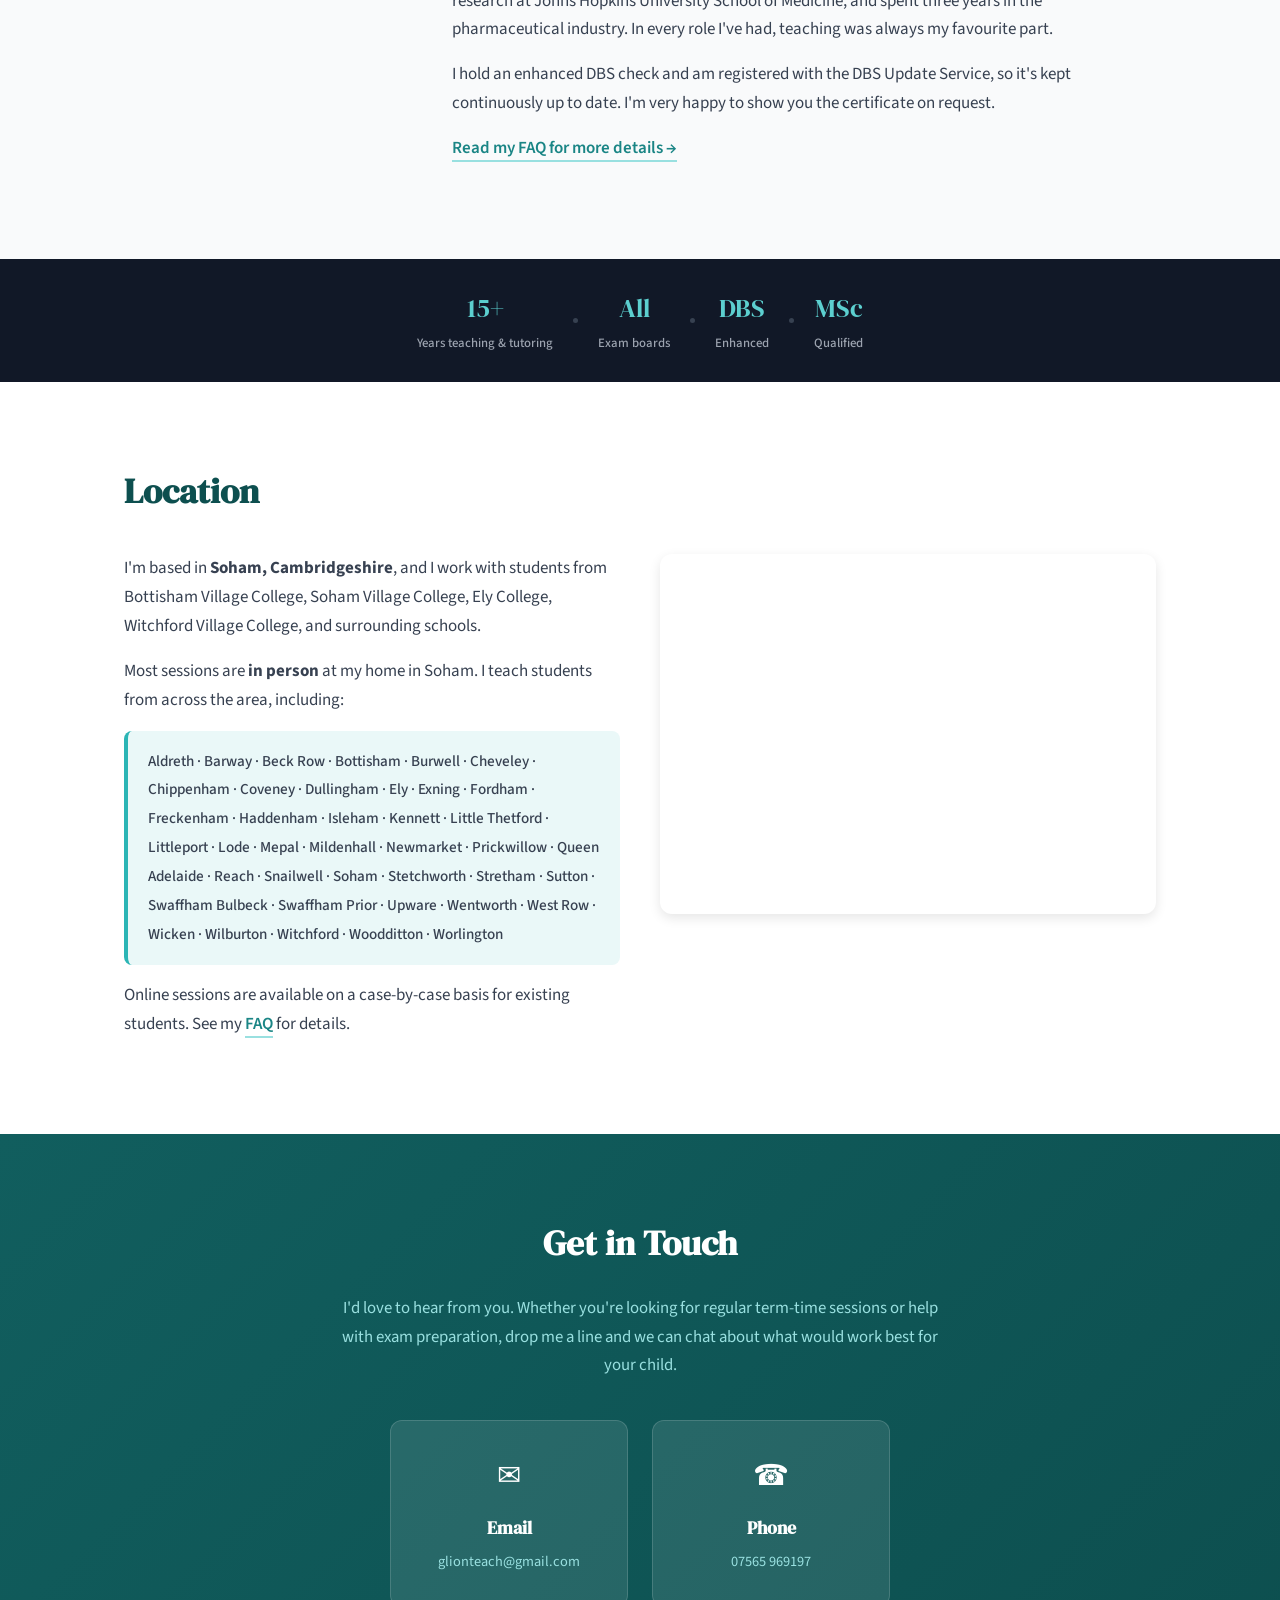
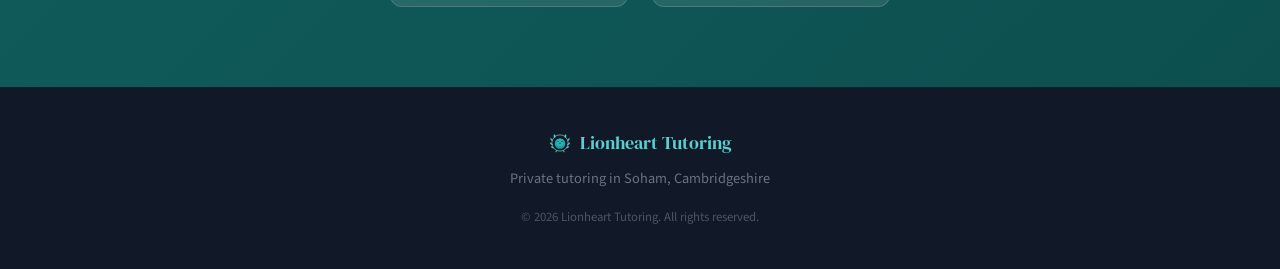
==== commit 4ea18902: "Alphabetise catchment village list" ====
--- a/index.html
+++ b/index.html
@@ -110,7 +110,7 @@
             <div class="location-text">
                 <p>I'm based in <strong>Soham, Cambridgeshire</strong>, and I work with students from Bottisham Village College, Soham Village College, Ely College, Witchford Village College, and surrounding schools.</p>
                 <p>Most sessions are <strong>in person</strong> at my home in Soham. I teach students from across the area, including:</p>
-                <p class="town-list">Soham &middot; Barway &middot; Wicken &middot; Upware &middot; Fordham &middot; Snailwell &middot; Isleham &middot; Burwell &middot; Reach &middot; Swaffham Prior &middot; Swaffham Bulbeck &middot; Lode &middot; Bottisham &middot; Stretham &middot; Little Thetford &middot; Wilburton &middot; Haddenham &middot; Witchford &middot; Sutton &middot; Mepal &middot; Coveney &middot; Wentworth &middot; Aldreth &middot; Ely &middot; Queen Adelaide &middot; Prickwillow &middot; Littleport &middot; Chippenham &middot; Kennett &middot; Exning &middot; Newmarket &middot; Freckenham &middot; Worlington &middot; West Row &middot; Mildenhall &middot; Beck Row &middot; Cheveley &middot; Woodditton &middot; Stetchworth &middot; Dullingham</p>
+                <p class="town-list">Aldreth &middot; Barway &middot; Beck Row &middot; Bottisham &middot; Burwell &middot; Cheveley &middot; Chippenham &middot; Coveney &middot; Dullingham &middot; Ely &middot; Exning &middot; Fordham &middot; Freckenham &middot; Haddenham &middot; Isleham &middot; Kennett &middot; Little Thetford &middot; Littleport &middot; Lode &middot; Mepal &middot; Mildenhall &middot; Newmarket &middot; Prickwillow &middot; Queen Adelaide &middot; Reach &middot; Snailwell &middot; Soham &middot; Stetchworth &middot; Stretham &middot; Sutton &middot; Swaffham Bulbeck &middot; Swaffham Prior &middot; Upware &middot; Wentworth &middot; West Row &middot; Wicken &middot; Wilburton &middot; Witchford &middot; Woodditton &middot; Worlington</p>
                 <p>Online sessions are available on a case-by-case basis for existing students. See my <a href="faq.html" class="text-link">FAQ</a> for details.</p>
             </div>
             <div class="location-map">
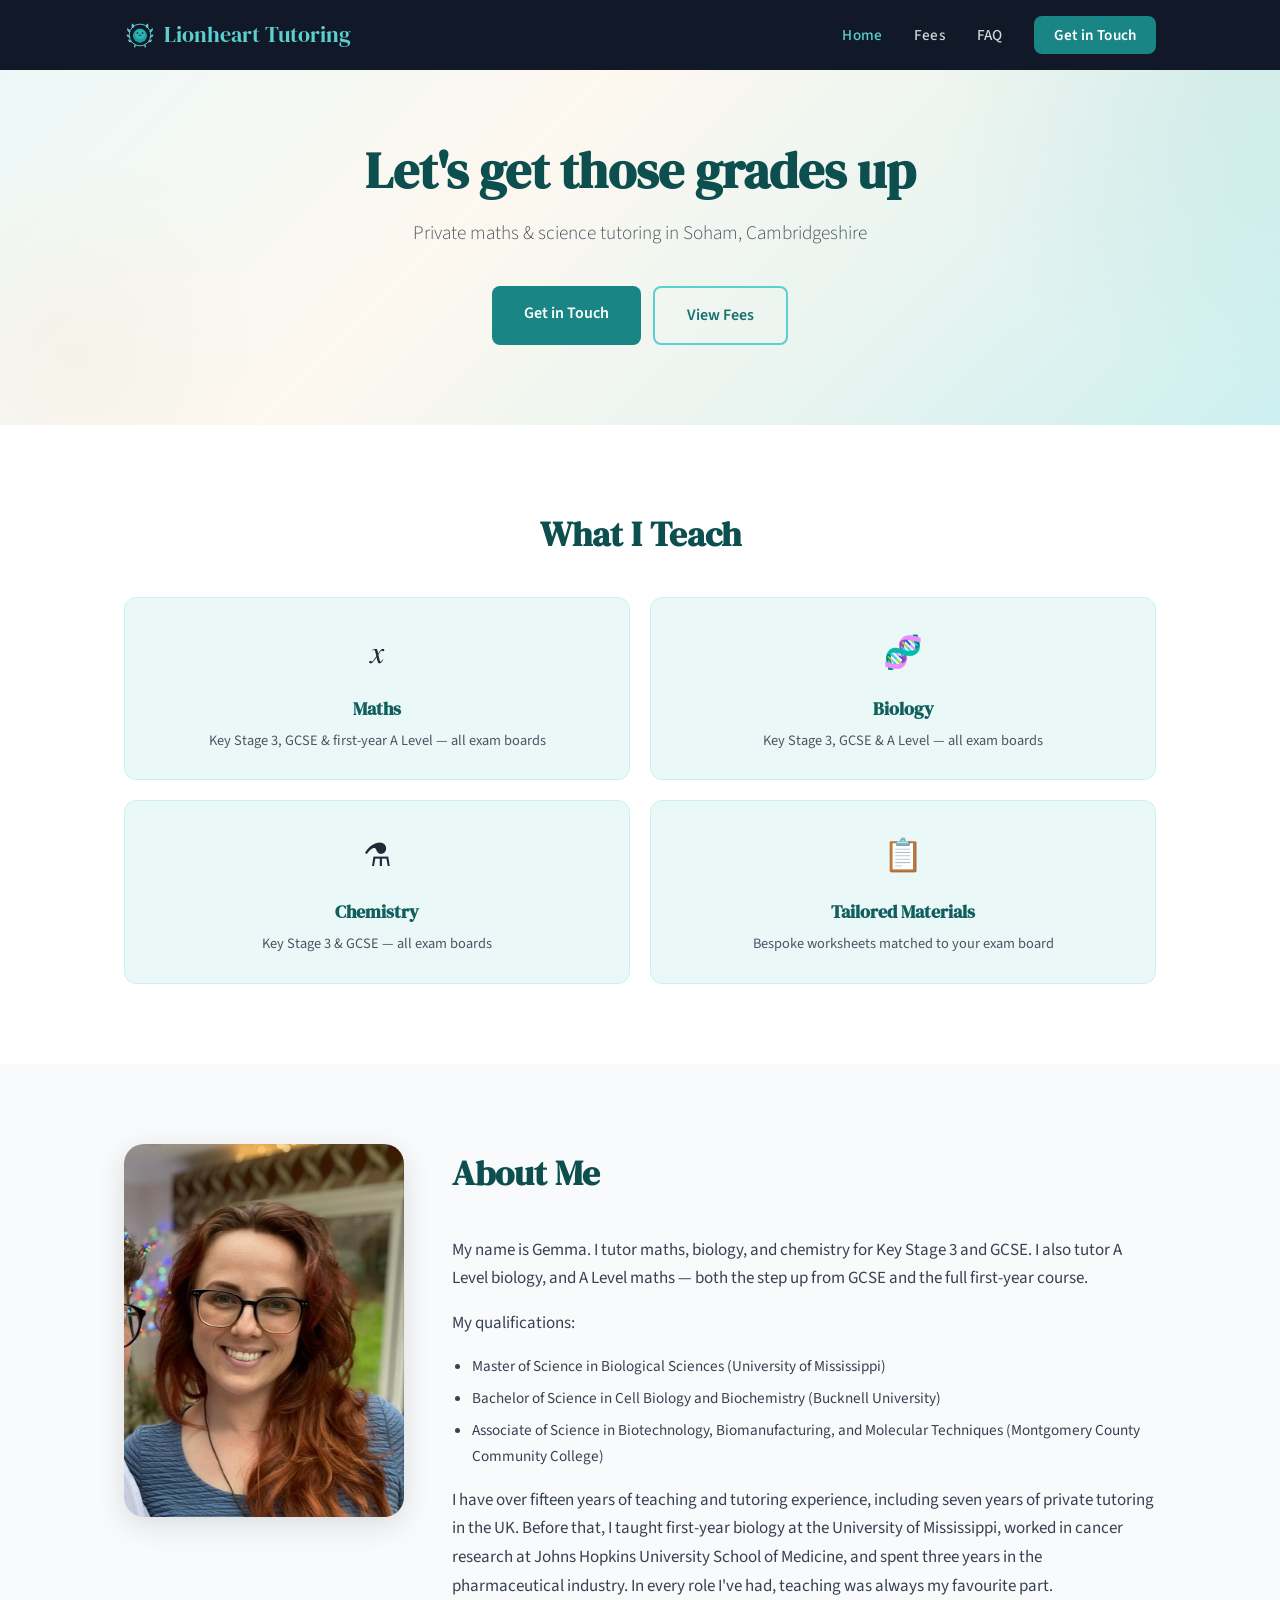
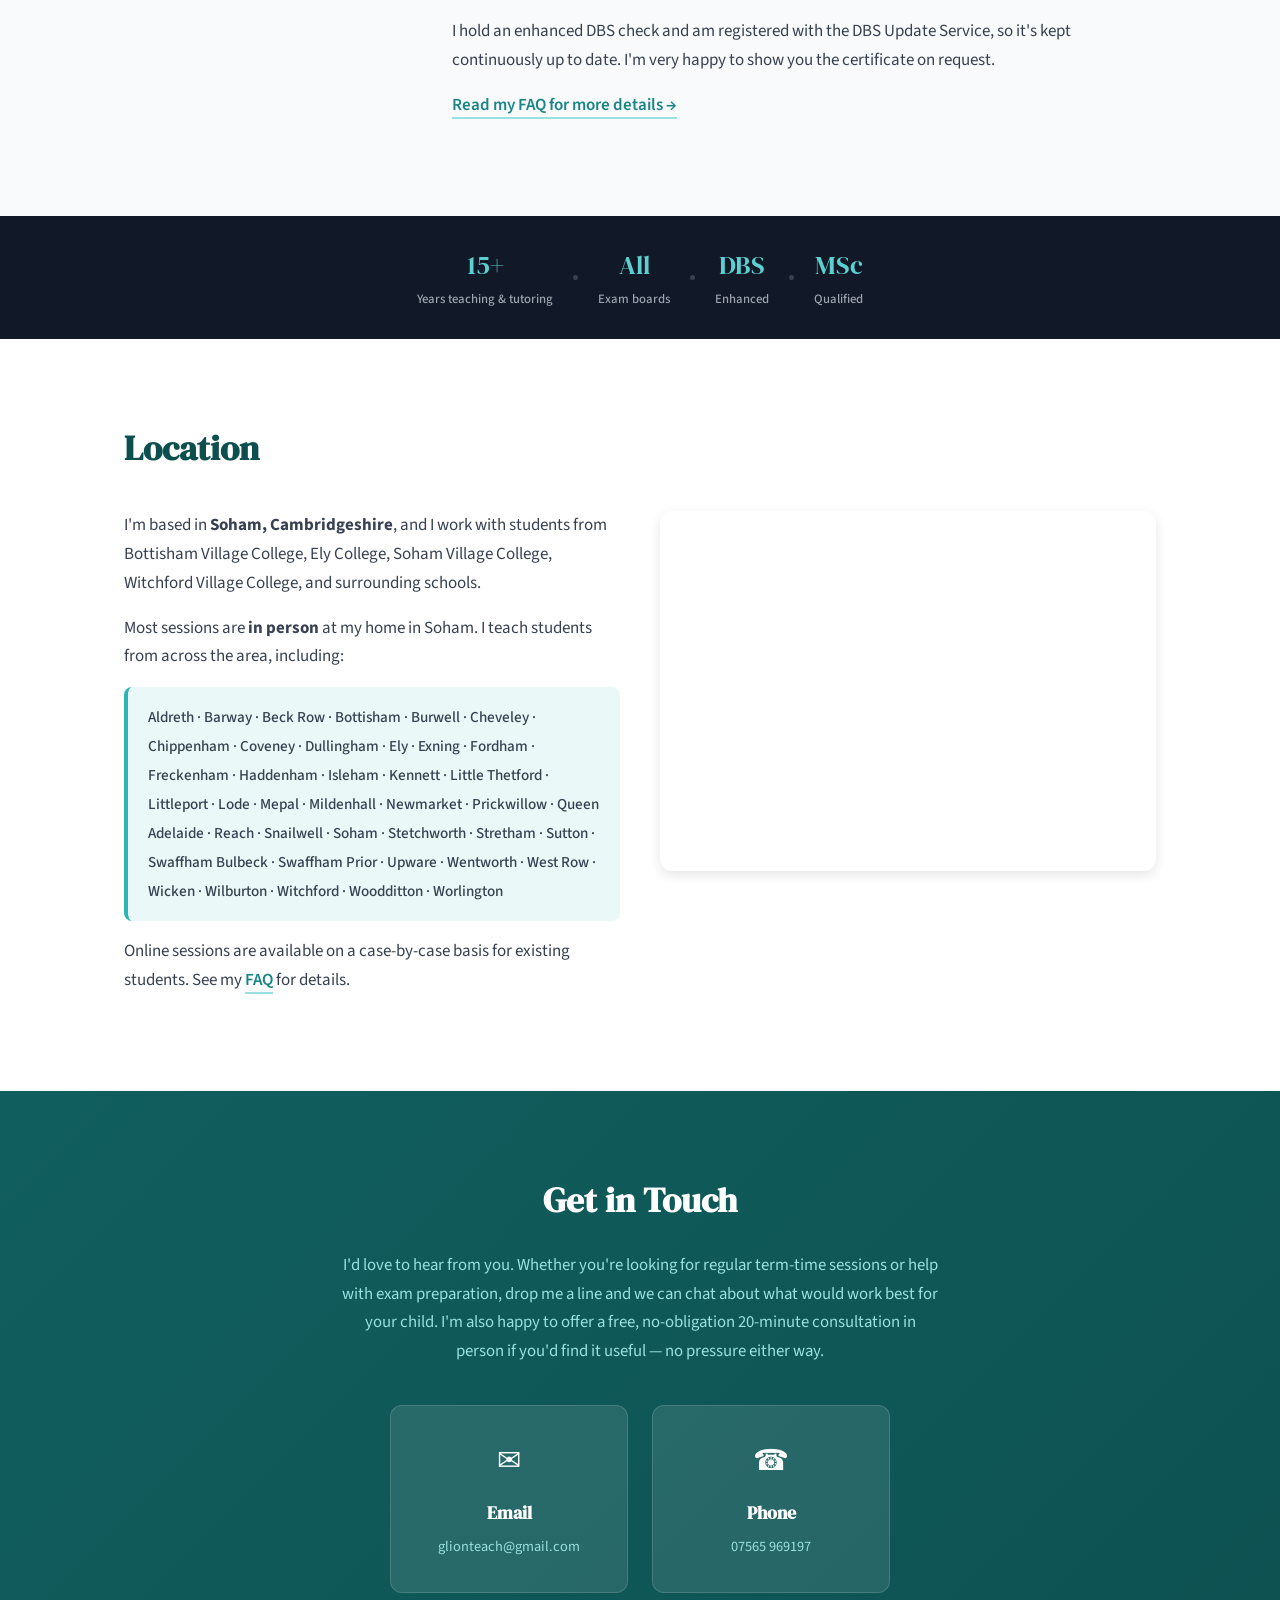
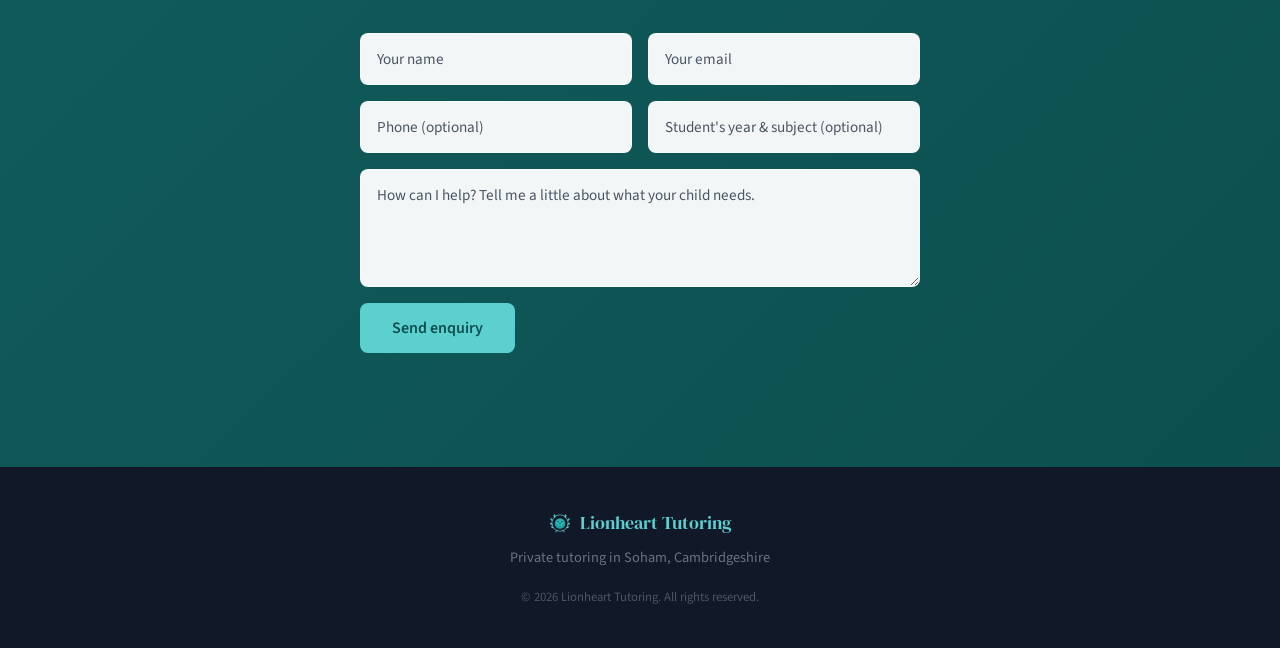
==== commit c98c3a98: "2x2 subject grid, alphabetise schools, ad-hoc booking wording, free consultation, additional-needs F" ====
--- a/index.html
+++ b/index.html
@@ -108,7 +108,7 @@
         <h2 class="section-title">Location</h2>
         <div class="location-grid">
             <div class="location-text">
-                <p>I'm based in <strong>Soham, Cambridgeshire</strong>, and I work with students from Bottisham Village College, Soham Village College, Ely College, Witchford Village College, and surrounding schools.</p>
+                <p>I'm based in <strong>Soham, Cambridgeshire</strong>, and I work with students from Bottisham Village College, Ely College, Soham Village College, Witchford Village College, and surrounding schools.</p>
                 <p>Most sessions are <strong>in person</strong> at my home in Soham. I teach students from across the area, including:</p>
                 <p class="town-list">Aldreth &middot; Barway &middot; Beck Row &middot; Bottisham &middot; Burwell &middot; Cheveley &middot; Chippenham &middot; Coveney &middot; Dullingham &middot; Ely &middot; Exning &middot; Fordham &middot; Freckenham &middot; Haddenham &middot; Isleham &middot; Kennett &middot; Little Thetford &middot; Littleport &middot; Lode &middot; Mepal &middot; Mildenhall &middot; Newmarket &middot; Prickwillow &middot; Queen Adelaide &middot; Reach &middot; Snailwell &middot; Soham &middot; Stetchworth &middot; Stretham &middot; Sutton &middot; Swaffham Bulbeck &middot; Swaffham Prior &middot; Upware &middot; Wentworth &middot; West Row &middot; Wicken &middot; Wilburton &middot; Witchford &middot; Woodditton &middot; Worlington</p>
                 <p>Online sessions are available on a case-by-case basis for existing students. See my <a href="faq.html" class="text-link">FAQ</a> for details.</p>
@@ -123,7 +123,7 @@
 <section class="section contact" id="contact">
     <div class="container">
         <h2 class="section-title">Get in Touch</h2>
-        <p class="contact-intro">I'd love to hear from you. Whether you're looking for regular term-time sessions or help with exam preparation, drop me a line and we can chat about what would work best for your child.</p>
+        <p class="contact-intro">I'd love to hear from you. Whether you're looking for regular term-time sessions or help with exam preparation, drop me a line and we can chat about what would work best for your child. I'm also happy to offer a free, no-obligation 20-minute consultation in person if you'd find it useful &mdash; no pressure either way.</p>
         <div class="contact-grid">
             <a href="mailto:glionteach@gmail.com?subject=Interested%20in%20tutoring" class="contact-card">
                 <div class="contact-icon">&#x2709;</div>
@@ -136,6 +136,23 @@
                 <p>07565 969197</p>
             </a>
         </div>
+        <form class="contact-form" id="enquiryForm">
+            <input type="hidden" name="_subject" value="New tutoring enquiry from the Lionheart website">
+            <input type="hidden" name="_template" value="table">
+            <input type="hidden" name="_captcha" value="false">
+            <input type="text" name="_honey" tabindex="-1" autocomplete="off" style="display:none">
+            <div class="form-row">
+                <input type="text" name="Name" placeholder="Your name" required>
+                <input type="email" name="Email" placeholder="Your email" required>
+            </div>
+            <div class="form-row">
+                <input type="tel" name="Phone" placeholder="Phone (optional)">
+                <input type="text" name="Student year and subject" placeholder="Student's year &amp; subject (optional)">
+            </div>
+            <textarea name="Message" rows="4" placeholder="How can I help? Tell me a little about what your child needs." required></textarea>
+            <button type="submit" class="btn btn-form">Send enquiry</button>
+            <p class="form-status" id="formStatus" role="status" aria-live="polite"></p>
+        </form>
     </div>
 </section>
 
@@ -177,6 +194,35 @@
         if (target) target.scrollIntoView({ behavior: 'smooth', block: 'start' });
     });
 });
+
+const enquiryForm = document.getElementById('enquiryForm');
+if (enquiryForm) {
+    enquiryForm.addEventListener('submit', async (e) => {
+        e.preventDefault();
+        const status = document.getElementById('formStatus');
+        const btn = enquiryForm.querySelector('button[type="submit"]');
+        if (enquiryForm._honey && enquiryForm._honey.value) return;
+        btn.disabled = true;
+        status.className = 'form-status';
+        status.textContent = 'Sending\u2026';
+        try {
+            const res = await fetch('https://formsubmit.co/ajax/glionteach@gmail.com', {
+                method: 'POST',
+                headers: { 'Content-Type': 'application/json', 'Accept': 'application/json' },
+                body: JSON.stringify(Object.fromEntries(new FormData(enquiryForm)))
+            });
+            if (!res.ok) throw new Error('Request failed');
+            enquiryForm.reset();
+            status.className = 'form-status success';
+            status.textContent = "Thank you \u2014 your message has been sent. I'll be in touch soon.";
+        } catch (err) {
+            status.className = 'form-status error';
+            status.textContent = 'Sorry, something went wrong. Please email glionteach@gmail.com directly.';
+        } finally {
+            btn.disabled = false;
+        }
+    });
+}
 </script>
 
 </body>
--- a/styles.css
+++ b/styles.css
@@ -131,7 +131,7 @@
 /* --- Subjects --- */
 .subjects { background: var(--white); }
 .subjects .section-title { text-align: center; }
-.subjects-grid { display: grid; grid-template-columns: repeat(3, 1fr); gap: 20px; margin-top: 16px; }
+.subjects-grid { display: grid; grid-template-columns: repeat(2, 1fr); gap: 20px; margin-top: 16px; }
 .subject-card {
     background: var(--teal-50); border: 1px solid var(--teal-100);
     border-radius: var(--radius-md); padding: 28px 24px; text-align: center;
@@ -187,6 +187,25 @@
 .contact-icon { font-size: 1.8rem; margin-bottom: 12px; }
 .contact-card h3 { font-family: var(--font-display); font-size: 1.1rem; margin-bottom: 6px; }
 .contact-card p { font-size: 0.9rem; color: var(--teal-200); }
+
+.contact-form { max-width: 560px; margin: 40px auto 0; text-align: left; display: flex; flex-direction: column; gap: 16px; }
+.form-row { display: flex; gap: 16px; }
+.form-row > * { flex: 1; }
+.contact-form input, .contact-form textarea {
+    width: 100%; padding: 14px 16px; border-radius: var(--radius-sm);
+    border: 1px solid rgba(255,255,255,0.25); background: rgba(255,255,255,0.95);
+    color: var(--navy-900); font-family: inherit; font-size: 0.95rem;
+}
+.contact-form input::placeholder, .contact-form textarea::placeholder { color: var(--grey-600); }
+.contact-form input:focus, .contact-form textarea:focus { outline: 2px solid var(--teal-300); border-color: var(--teal-300); }
+.contact-form textarea { resize: vertical; }
+.btn-form { align-self: flex-start; background: var(--teal-300); color: var(--teal-900); border: none; cursor: pointer; font-family: inherit; }
+.btn-form:hover { background: var(--teal-200); color: var(--teal-900); transform: translateY(-1px); box-shadow: var(--shadow-md); }
+.btn-form:disabled { opacity: 0.6; cursor: default; transform: none; box-shadow: none; }
+.form-status { font-size: 0.95rem; min-height: 1.2em; margin: 0; }
+.form-status.success { color: var(--teal-200); font-weight: 600; }
+.form-status.error { color: #ffd6d6; }
+@media (max-width: 600px) { .form-row { flex-direction: column; } }
 
 /* --- Footer (navy) --- */
 .footer { background: var(--navy-900); color: var(--grey-500); text-align: center; padding: 40px 24px; }
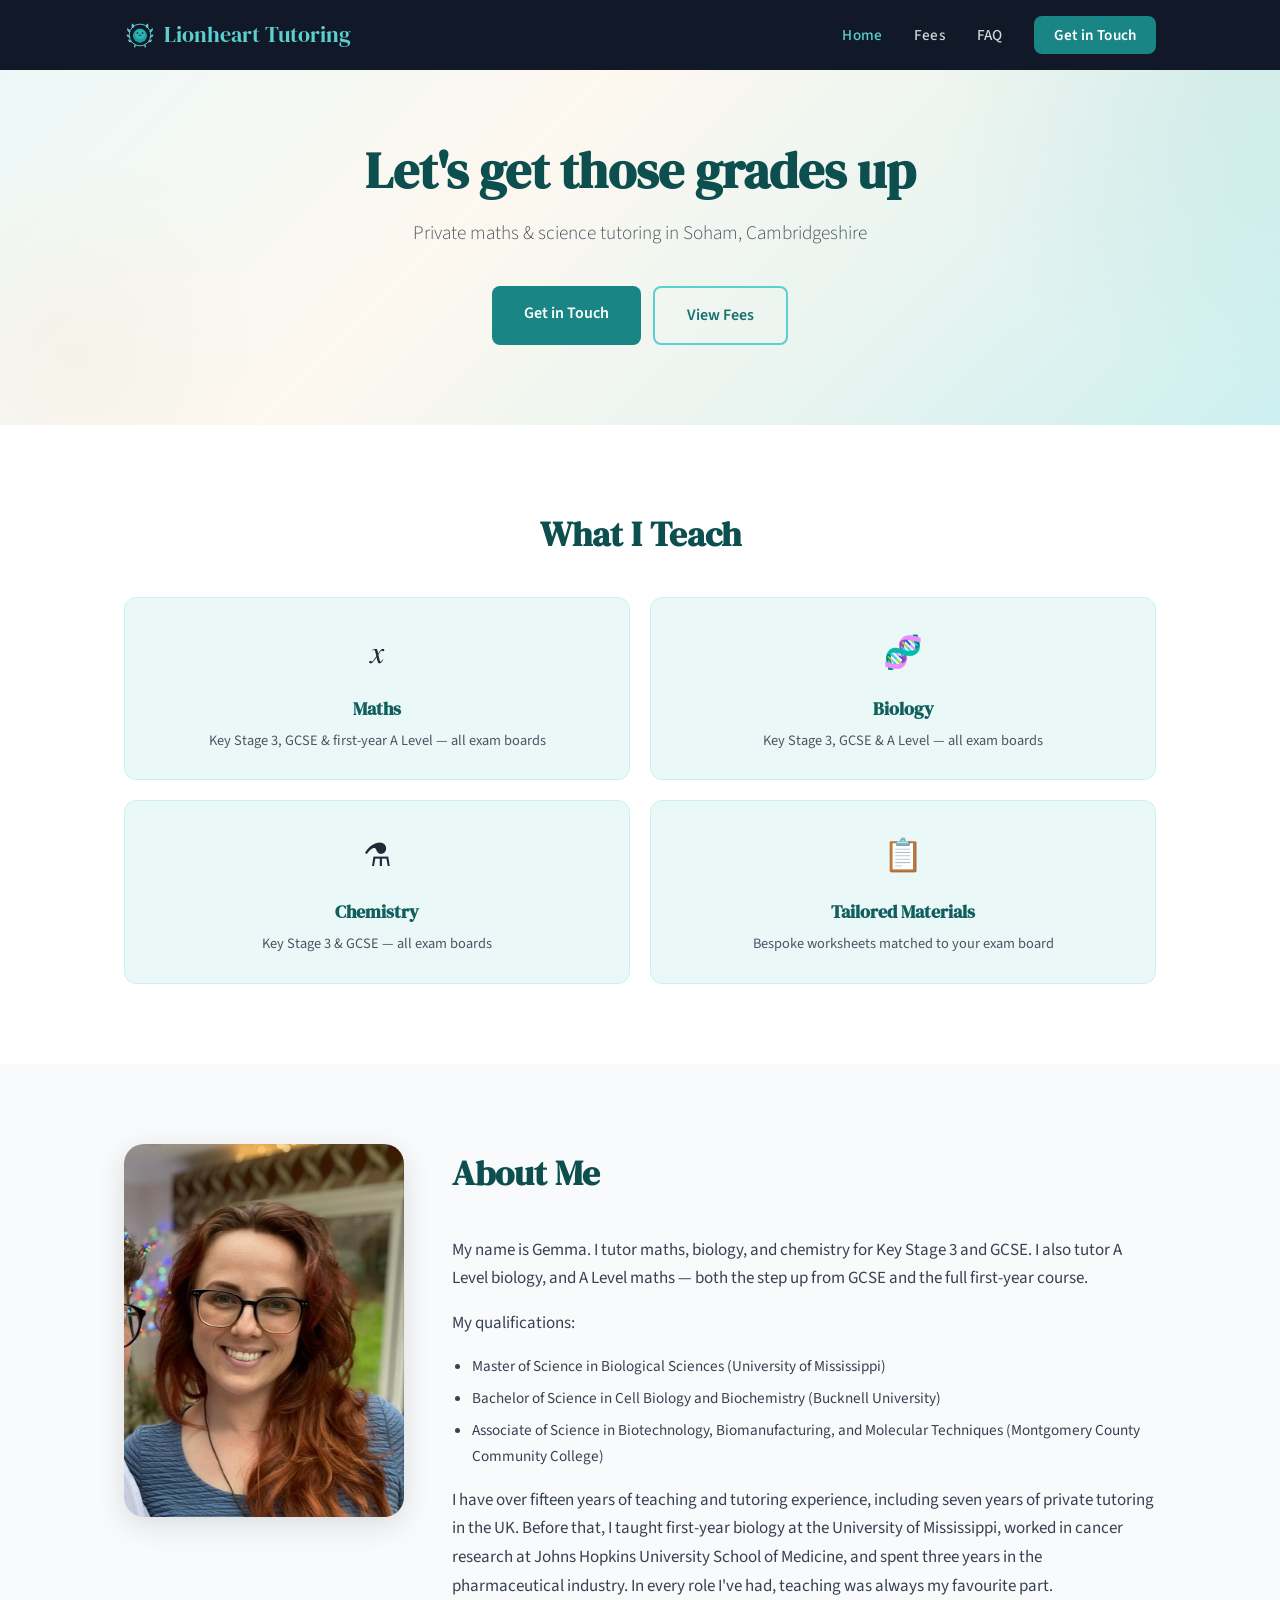
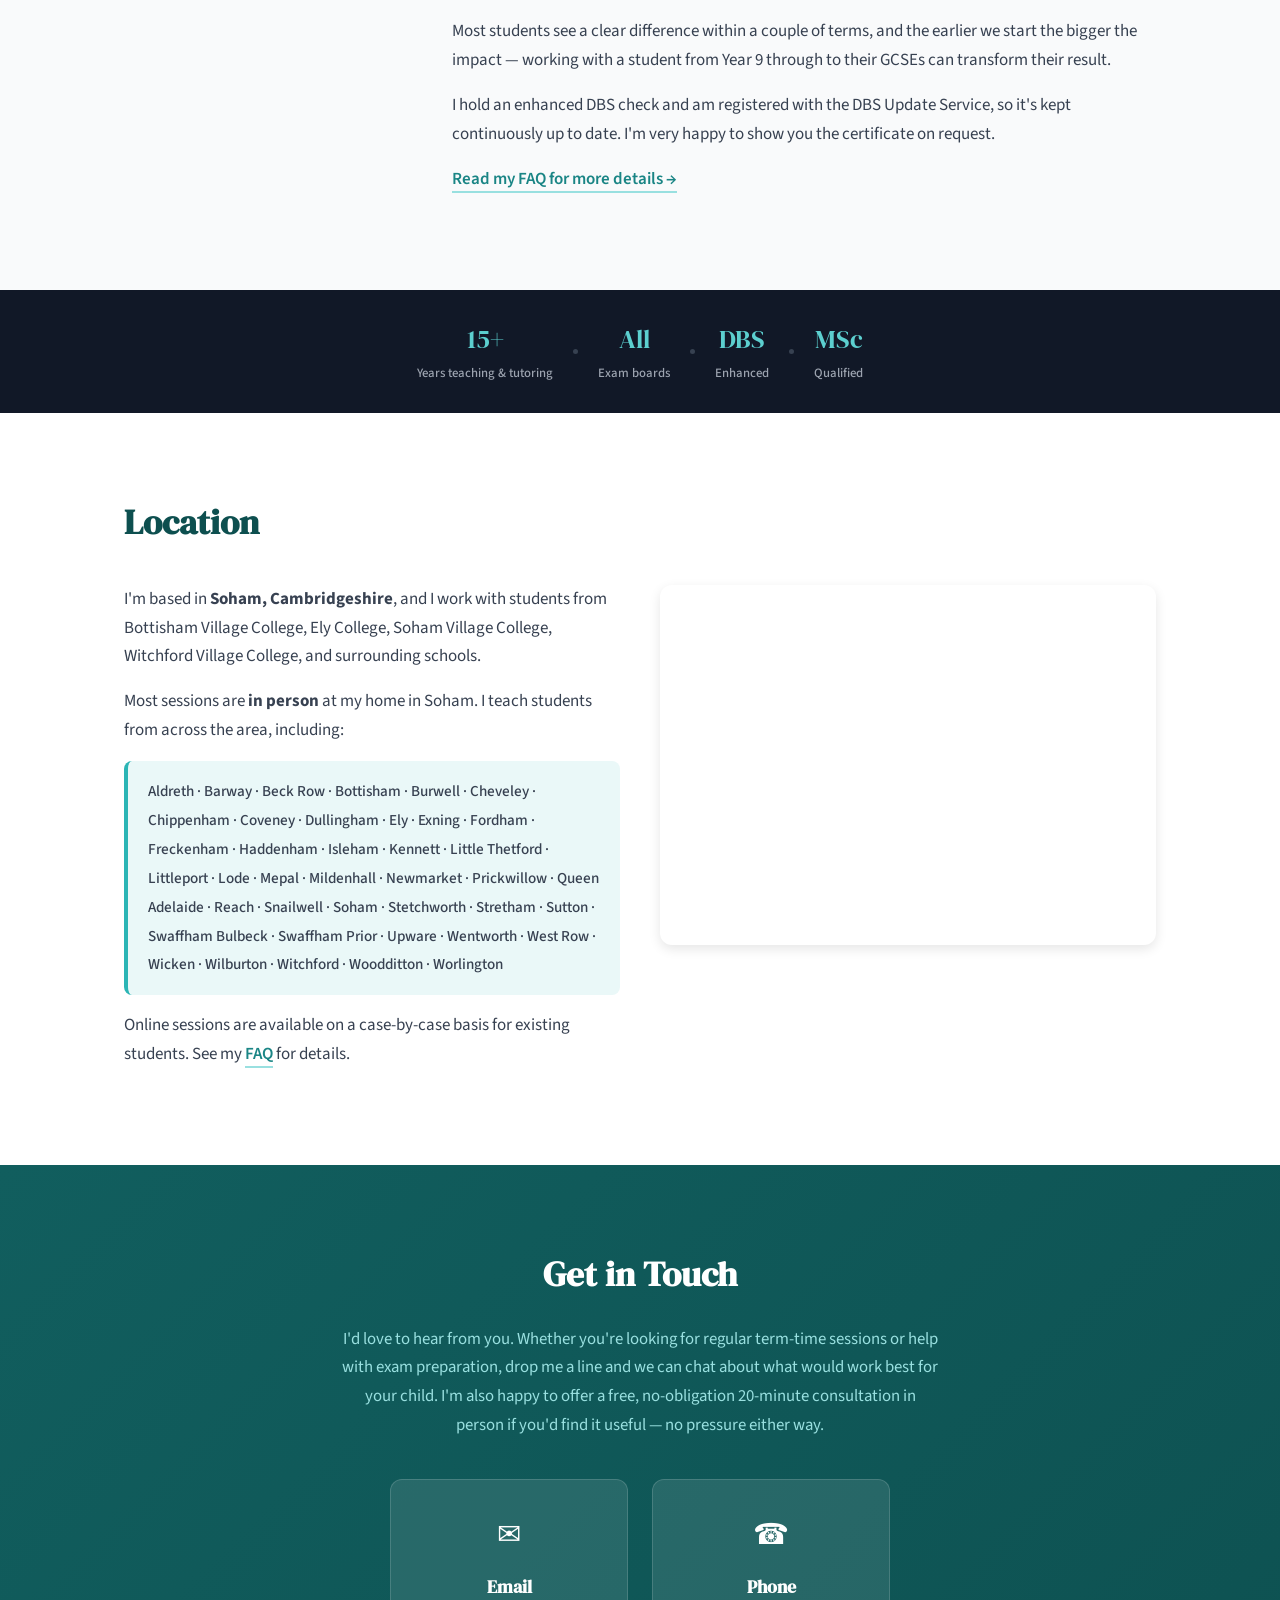
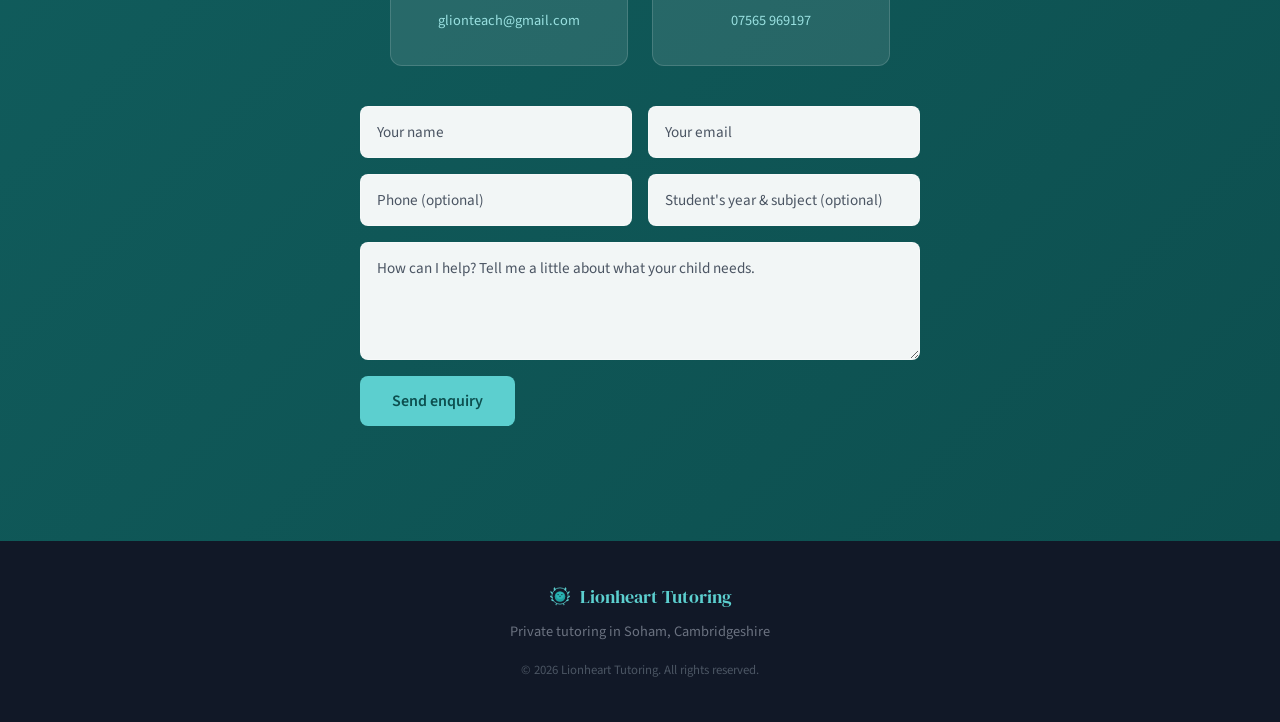
==== commit 1cf39472: "Add honest qualitative note on student progress to About section" ====
--- a/index.html
+++ b/index.html
@@ -86,6 +86,7 @@
                     <li>Associate of Science in Biotechnology, Biomanufacturing, and Molecular Techniques (Montgomery County Community College)</li>
                 </ul>
                 <p>I have over fifteen years of teaching and tutoring experience, including seven years of private tutoring in the UK. Before that, I taught first-year biology at the University of Mississippi, worked in cancer research at Johns Hopkins University School of Medicine, and spent three years in the pharmaceutical industry. In every role I've had, teaching was always my favourite part.</p>
+                <p>Most students see a clear difference within a couple of terms, and the earlier we start the bigger the impact &mdash; working with a student from Year 9 through to their GCSEs can transform their result.</p>
                 <p>I hold an enhanced DBS check and am registered with the DBS Update Service, so it's kept continuously up to date. I'm very happy to show you the certificate on request.</p>
                 <p><a href="faq.html" class="text-link">Read my FAQ for more details &rarr;</a></p>
             </div>
